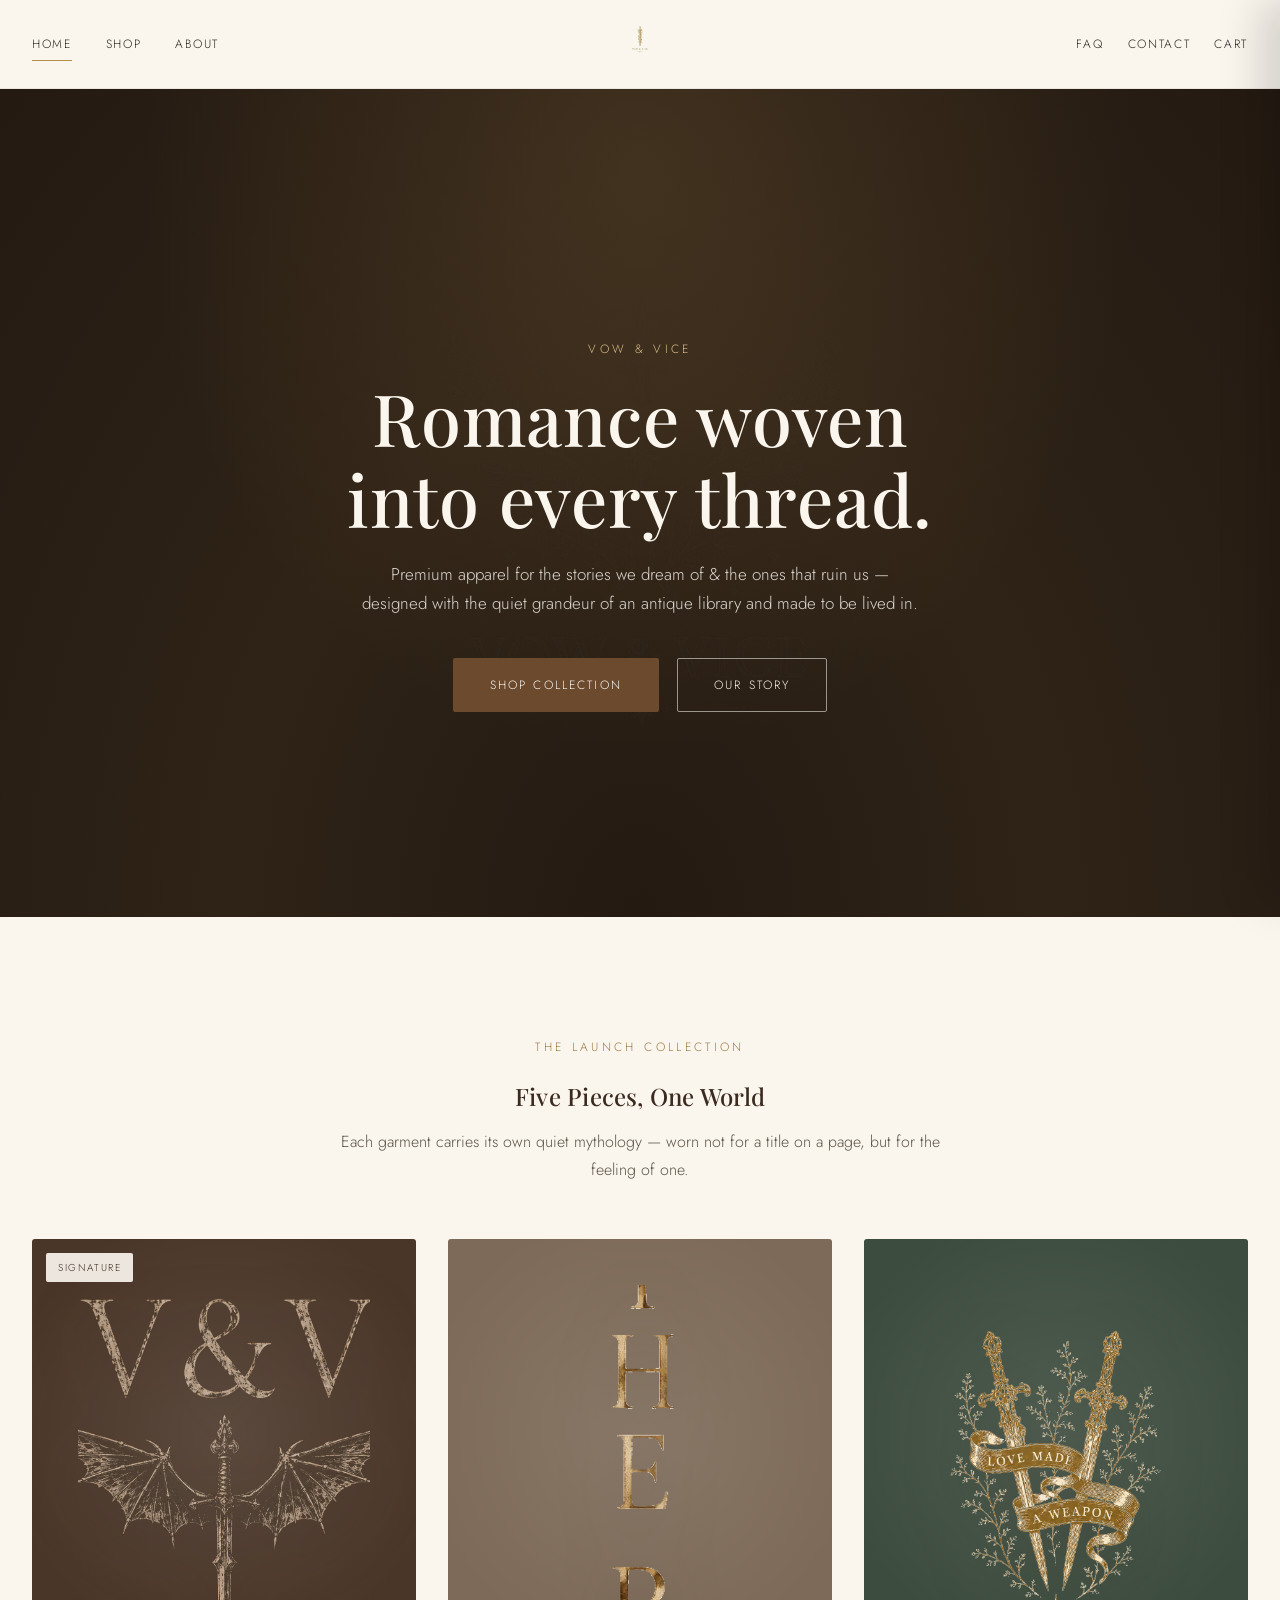
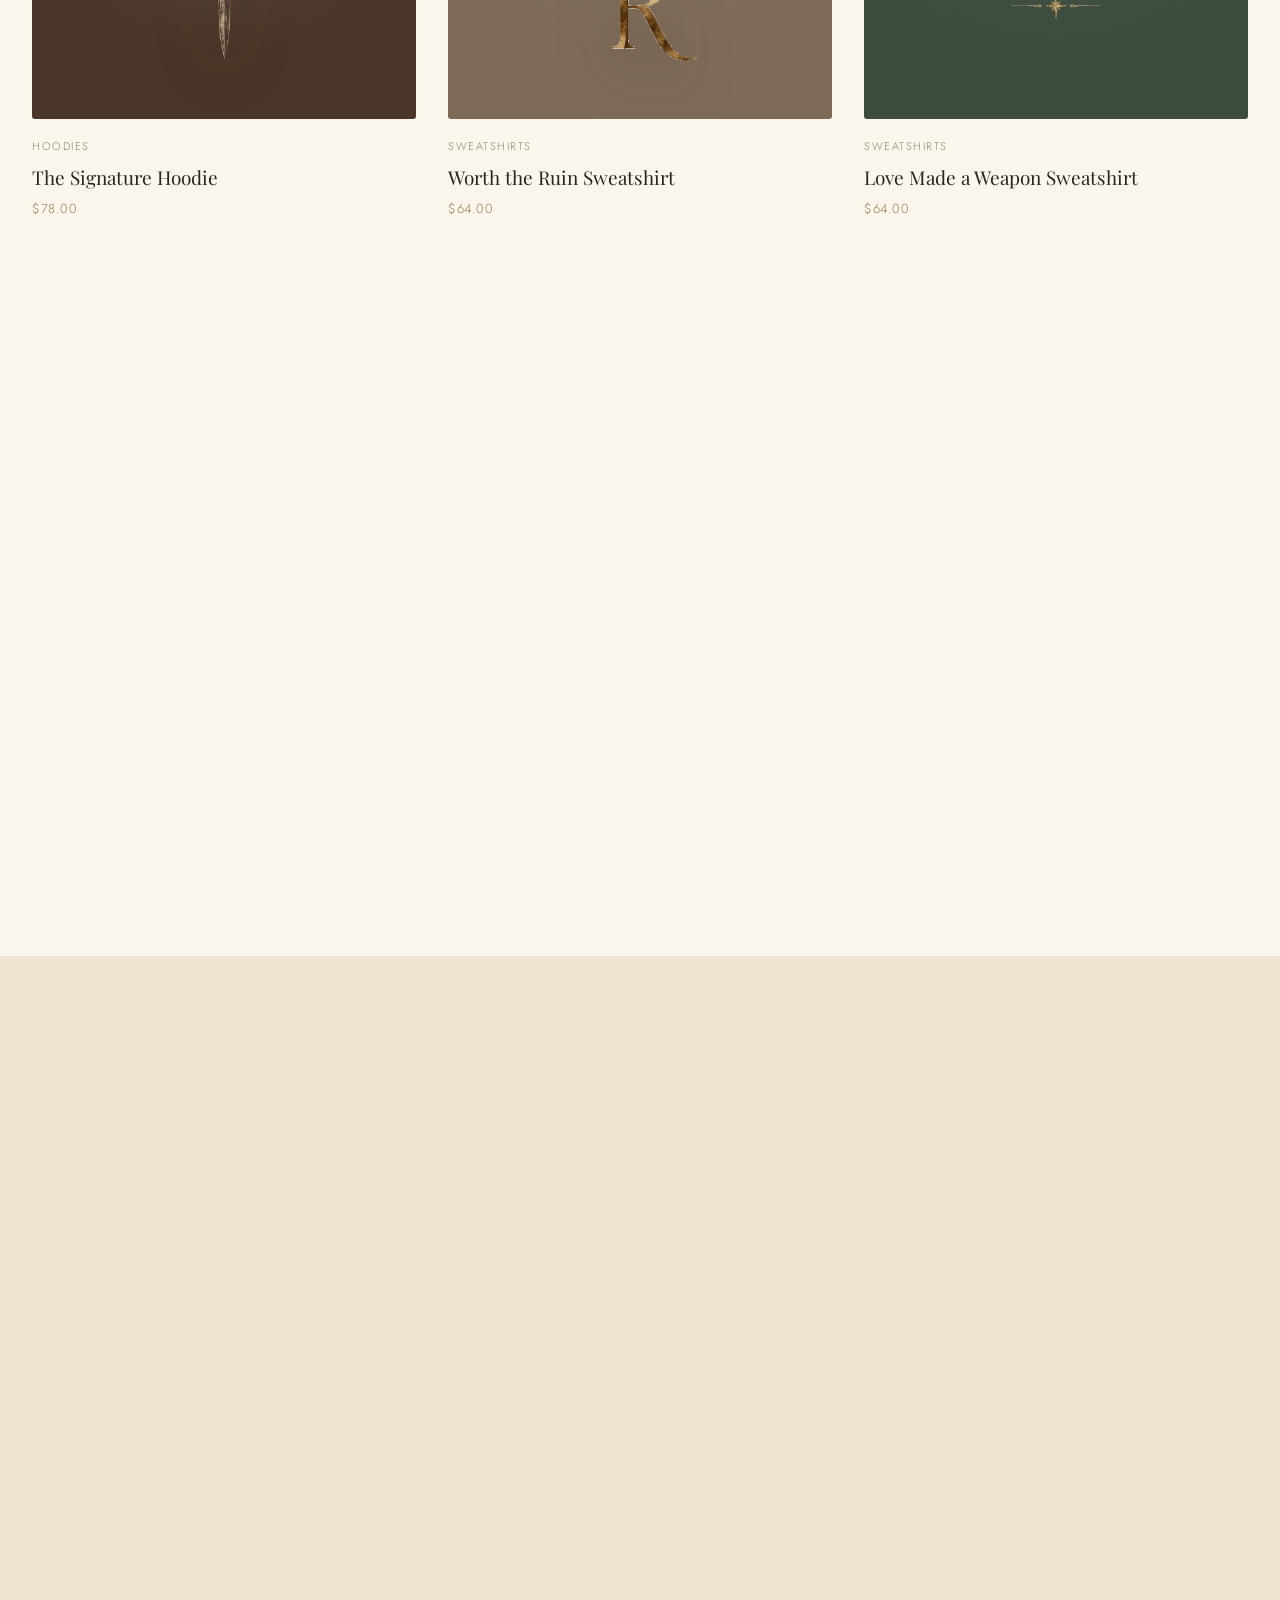
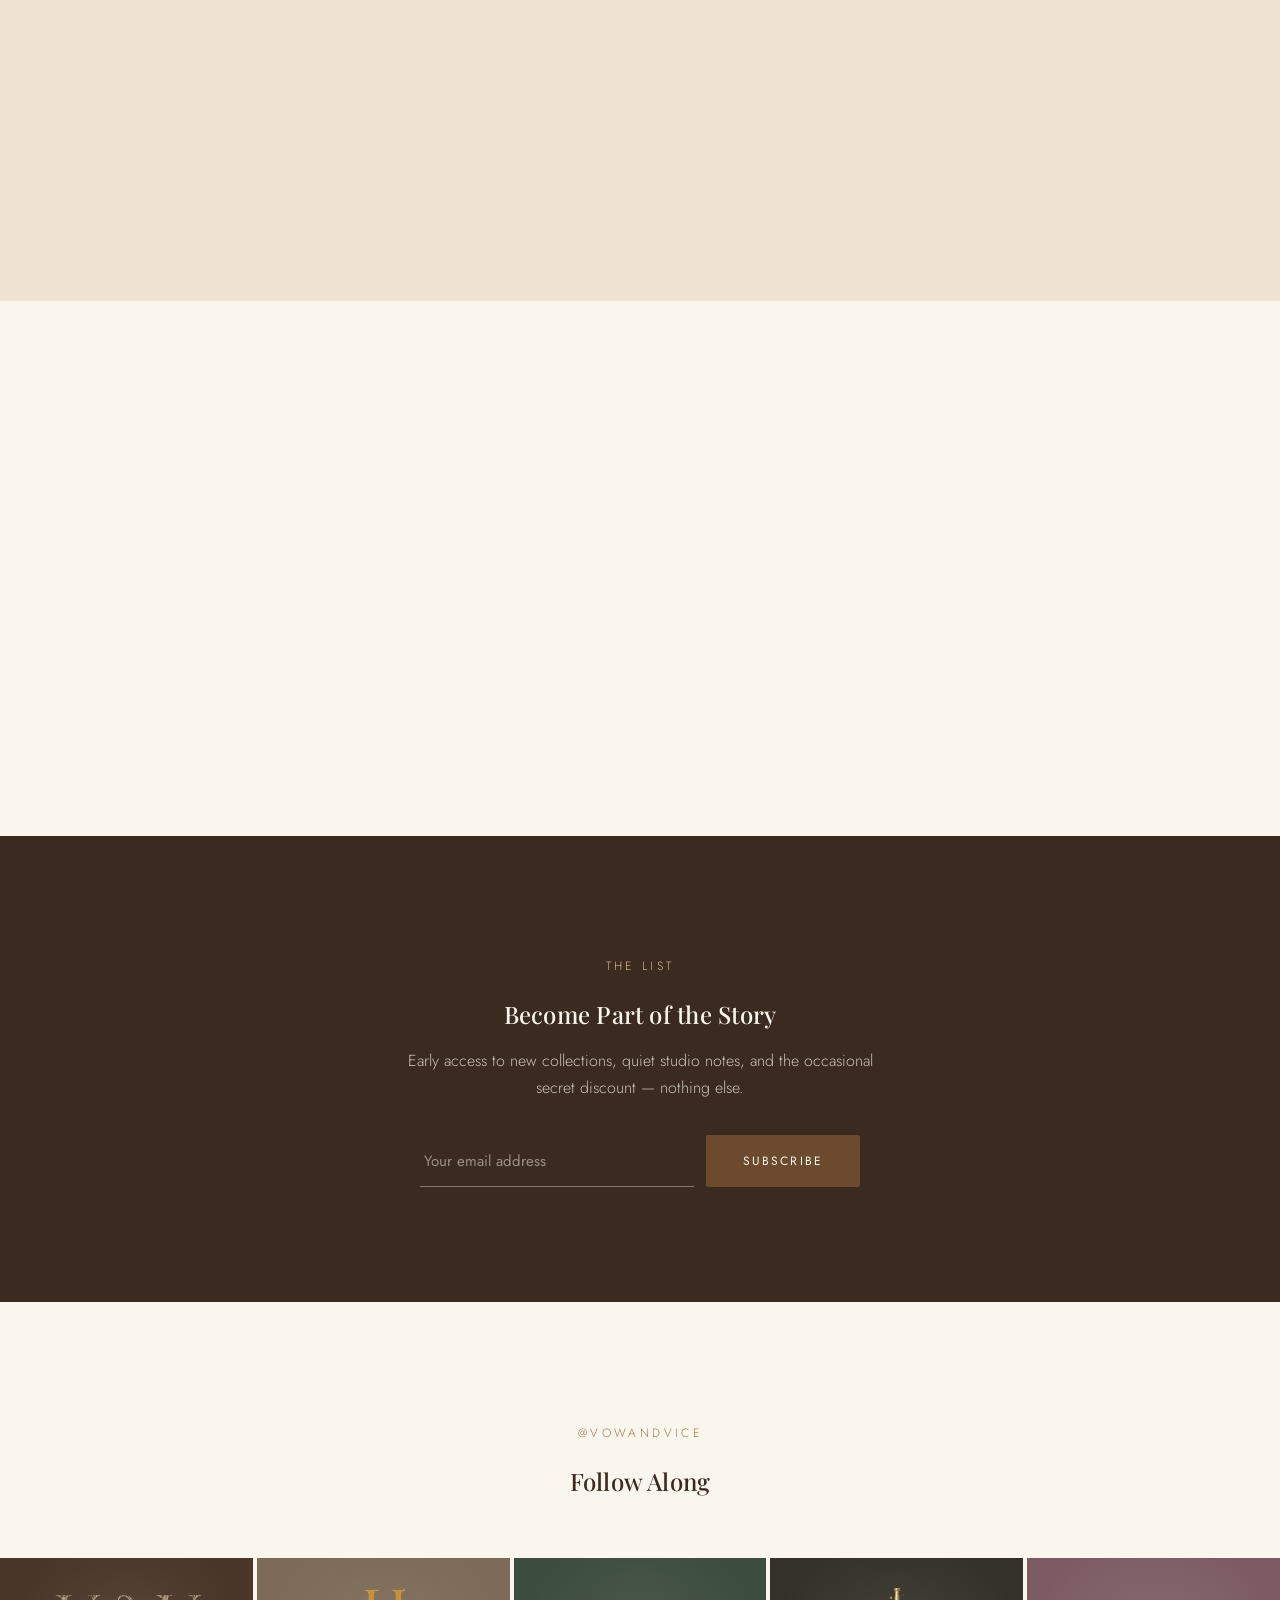
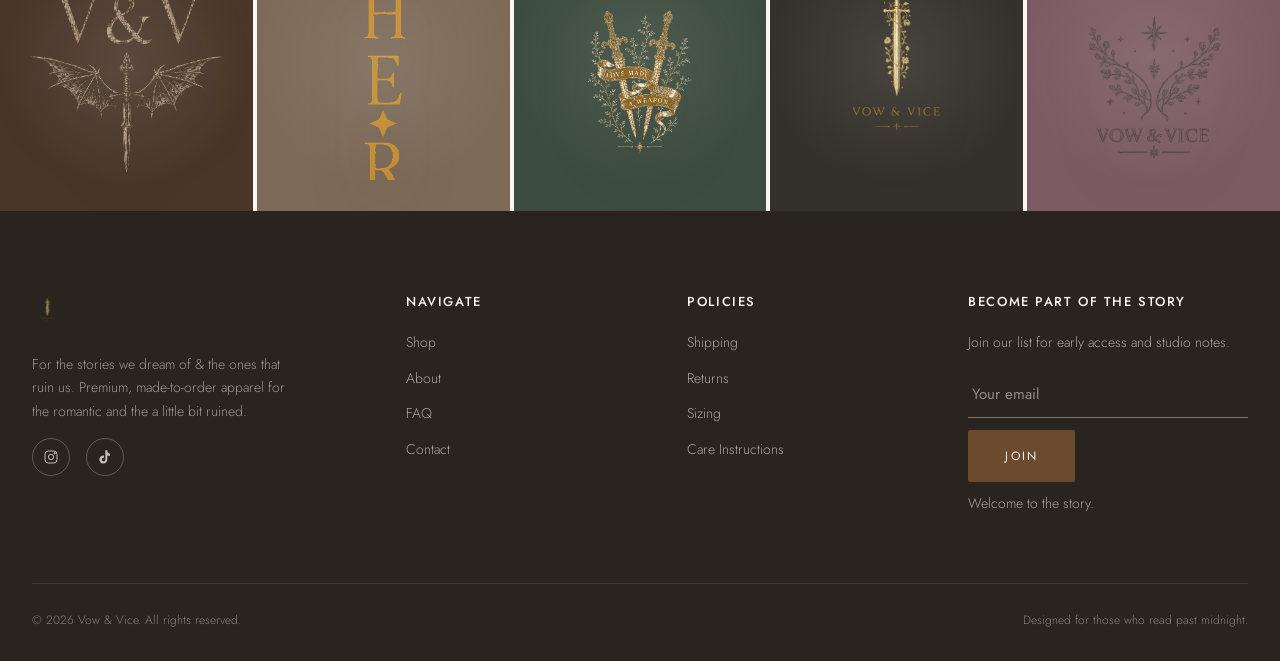
==== index.html @ 0f9518f4 "Add files via upload" ====
<!DOCTYPE html>
<html lang="en">
<head>
<meta charset="UTF-8">
<meta name="viewport" content="width=device-width, initial-scale=1.0">
<title>Vow & Vice — Romance Woven Into Every Thread</title>
<meta name="description" content="Vow & Vice is a premium apparel house for the romantic and the a little bit ruined — heirloom-inspired hoodies, sweatshirts and tees, made to order in small batches.">
<link rel="icon" href="images/logo-mark.png">
<link rel="stylesheet" href="css/style.css">
<script src="https://identity.netlify.com/v1/netlify-identity-widget.js"></script>
<script>
  if (window.netlifyIdentity) {
    window.netlifyIdentity.on("init", user => {});
    window.netlifyIdentity.on("login", () => { document.location.href = "/admin/"; });
  }
</script>
</head>
<body>
<a href="#main" class="skip-link">Skip to content</a>

<header class="site-header">
  <div class="header-inner">
    <nav class="nav-primary">
      <a href="index.html" class="active">Home</a>
      <a href="shop.html">Shop</a>
      <a href="about.html">About</a>
    </nav>
    <a href="index.html" class="brand-logo"><img src="images/logo-mark.png" alt="Vow & Vice"></a>
    <div class="nav-secondary">
      <a href="faq.html" class="nav-text-link">FAQ</a>
      <a href="contact.html" class="nav-text-link">Contact</a>
      <a href="cart.html" class="icon-btn" data-cart-open aria-label="Open cart">
        Cart <span class="cart-count">0</span>
      </a>
    </div>
    <button class="nav-toggle" aria-label="Open menu"><span></span><span></span><span></span></button>
  </div>
</header>

<div class="mobile-nav">
  <button class="mobile-nav-close" aria-label="Close menu">&times;</button>
  <a href="index.html">Home</a>
  <a href="shop.html">Shop</a>
  <a href="about.html">About</a>
  <a href="faq.html">FAQ</a>
  <a href="contact.html">Contact</a>
  <a href="cart.html">Cart</a>
</div>

<main id="main">

  <section class="hero">
    <div class="hero-bg-decor"><img src="images/emblem-wreath.png" alt="" loading="lazy"></div>
    <div class="hero-content">
      <span class="eyebrow" id="c-home_hero_eyebrow">Vow &amp; Vice</span>
      <h1><span id="c-home_hero_headline_line1">Romance woven</span><br><span id="c-home_hero_headline_line2">into every thread.</span></h1>
      <p class="sub" id="c-home_hero_subheading">Premium apparel for the stories we dream of &amp; the ones that ruin us — designed with the quiet grandeur of an antique library and made to be lived in.</p>
      <div class="hero-actions">
        <a href="shop.html" class="btn btn-primary">Shop Collection</a>
        <a href="about.html" class="btn btn-secondary">Our Story</a>
      </div>
    </div>
  </section>

  <section class="section">
    <div class="container">
      <div class="section-head reveal">
        <span class="eyebrow">The Launch Collection</span>
        <h2>Five Pieces, One World</h2>
        <p>Each garment carries its own quiet mythology — worn not for a title on a page, but for the feeling of one.</p>
      </div>
      <div class="product-grid" id="featuredGrid"></div>
    </div>
  </section>

  <section class="section" style="background:var(--parchment);">
    <div class="container">
      <div class="story-block">
        <div class="visual reveal bg-espresso" style="display:flex;">
          <div class="plaque"><img src="images/print-dragon-back.png" alt="Dragon back print detail" loading="lazy"></div>
        </div>
        <div class="reveal">
          <span class="eyebrow">Our Story</span>
          <h2 id="c-home_story_heading">Built for the Nights You Read Past Midnight</h2>
          <p id="c-home_story_paragraph1">Vow &amp; Vice began with a simple ache — the way a certain kind of story lodges itself under your ribs and stays there. The candlelit libraries. The vows made in ruin. The quiet, dangerous kind of devotion that only exists in the best romances and the oldest myths.</p>
          <p id="c-home_story_paragraph2">We didn't want merchandise. We wanted clothing that felt like that ache — heirloom detailing, antique gold, deep botanical color, fabric that feels like it already has a history. Every piece is designed the way a favorite passage is written: with intention, restraint, and just enough danger.</p>
          <a href="about.html" class="btn btn-secondary">Read Our Story</a>
        </div>
      </div>
    </div>
  </section>

  <section class="section">
    <div class="container">
      <div class="section-head reveal">
        <span class="eyebrow">Why Vow &amp; Vice</span>
        <h2>Made With Intention</h2>
      </div>
      <div class="why-grid">
        <div class="why-item reveal">
          <div class="glyph">&#10022;</div>
          <h3>Premium Garments</h3>
          <p>Heavyweight fleece and combed cotton, chosen to feel as good as they look.</p>
        </div>
        <div class="why-item reveal">
          <div class="glyph">&#10022;</div>
          <h3>Made to Order</h3>
          <p>Every piece is produced only once it's wanted — no overrun, no waste.</p>
        </div>
        <div class="why-item reveal">
          <div class="glyph">&#10022;</div>
          <h3>Designed With Intention</h3>
          <p>Hand-drawn artwork, antique finishes, and details you'll notice on the hundredth wear.</p>
        </div>
        <div class="why-item reveal">
          <div class="glyph">&#10022;</div>
          <h3>Small-Batch Feeling</h3>
          <p>Limited runs, considered releases — never mass-produced, never rushed.</p>
        </div>
      </div>
    </div>
  </section>

  <section class="newsletter">
    <div class="container">
      <span class="eyebrow" style="color:var(--gold-soft);">The List</span>
      <h2>Become Part of the Story</h2>
      <p>Early access to new collections, quiet studio notes, and the occasional secret discount — nothing else.</p>
      <form class="newsletter-form" name="newsletter" method="POST" data-netlify="true" netlify-honeypot="bot-field" action="/thank-you-newsletter.html">
        <input type="hidden" name="form-name" value="newsletter">
        <p style="display:none;"><label>Do not fill this out: <input name="bot-field"></label></p>
        <input type="email" name="email" placeholder="Your email address" required aria-label="Email address">
        <button type="submit" class="btn btn-primary">Subscribe</button>
      </form>
      <p class="form-success">Welcome to the story. Check your inbox soon.</p>
    </div>
  </section>

  <section class="section" style="padding-bottom: 0;">
    <div class="container">
      <div class="section-head reveal">
        <span class="eyebrow">@vowandvice</span>
        <h2>Follow Along</h2>
      </div>
    </div>
    <div class="insta-grid"></div>
  </section>

</main>

<footer class="site-footer">
  <div class="container">
    <div class="footer-grid">
      <div class="footer-brand">
        <img src="images/logo-mark.png" alt="Vow & Vice">
        <p>For the stories we dream of &amp; the ones that ruin us. Premium, made-to-order apparel for the romantic and the a little bit ruined.</p>
        <div class="footer-social">
          <a href="#" aria-label="Instagram"><svg width="16" height="16" viewBox="0 0 24 24" fill="none" stroke="currentColor" stroke-width="1.5"><rect x="3" y="3" width="18" height="18" rx="5"/><circle cx="12" cy="12" r="4"/><circle cx="17.5" cy="6.5" r="1"/></svg></a>
          <a href="#" aria-label="TikTok"><svg width="16" height="16" viewBox="0 0 24 24" fill="currentColor"><path d="M15.5 2h-3v13.6a2.6 2.6 0 1 1-2-2.53V9.9a6 6 0 1 0 5 5.92V9.2a7.7 7.7 0 0 0 4 1.13V7.2A4.9 4.9 0 0 1 15.5 2Z"/></svg></a>
        </div>
      </div>
      <div class="footer-col">
        <h4>Navigate</h4>
        <a href="shop.html">Shop</a>
        <a href="about.html">About</a>
        <a href="faq.html">FAQ</a>
        <a href="contact.html">Contact</a>
      </div>
      <div class="footer-col">
        <h4>Policies</h4>
        <a href="faq.html#shipping">Shipping</a>
        <a href="faq.html#returns">Returns</a>
        <a href="faq.html#sizing">Sizing</a>
        <a href="faq.html#care">Care Instructions</a>
      </div>
      <div class="footer-col">
        <h4>Become Part of the Story</h4>
        <p style="margin-bottom:16px;">Join our list for early access and studio notes.</p>
        <form class="newsletter-form" style="justify-content:flex-start;" name="newsletter" method="POST" data-netlify="true" netlify-honeypot="bot-field" action="/thank-you-newsletter.html">
          <input type="hidden" name="form-name" value="newsletter">
          <input type="email" name="email" placeholder="Your email" required aria-label="Email address">
          <button class="btn btn-primary" type="submit">Join</button>
        </form>
        <p class="form-success" style="margin-top:10px;">Welcome to the story.</p>
      </div>
    </div>
    <div class="footer-bottom">
      <span>&copy; 2026 Vow &amp; Vice. All rights reserved.</span>
      <span>Designed for those who read past midnight.</span>
    </div>
  </div>
</footer>

<div class="overlay" id="cartOverlay"></div>
<div class="cart-drawer" id="cartDrawer">
  <div class="drawer-head"><h3>Your Bag</h3><button id="drawerClose" aria-label="Close cart">&times;</button></div>
  <div class="drawer-items" id="drawerItems"></div>
  <div class="drawer-foot" id="drawerFoot"></div>
</div>

<script src="js/products.js"></script>
<script src="js/content.js"></script>
<script src="js/cart.js"></script>
<script src="js/product-page.js"></script>
<script src="js/main.js"></script>
<script>
  productsReady.then(() => {
    document.getElementById('featuredGrid').innerHTML = PRODUCTS.map(p => productCardHTML(p)).join('');
    document.querySelectorAll('#featuredGrid .reveal').forEach((el, i) => { el.style.transitionDelay = (i * 60) + 'ms'; });
  });

  const instaTiles = [
    { bg: 'bg-espresso', src: 'images/print-dragon-crest.png' },
    { bg: 'bg-taupe', src: 'images/print-worth-the-ruin-stars.png' },
    { bg: 'bg-forest', src: 'images/print-love-weapon.png' },
    { bg: 'bg-charcoal', src: 'images/logo-mark.png' },
    { bg: 'bg-mauve', src: 'images/emblem-wreath.png' }
  ];
  document.querySelector('.insta-grid').innerHTML = instaTiles.map(t => `
    <a href="#" aria-label="Instagram post" class="${t.bg}">
      <div class="plaque"><img src="${t.src}" alt="" loading="lazy"></div>
    </a>`).join('');
</script>
</body>
</html>
---- css/style.css ----
/* ==========================================================================
   Vow & Vice — Design System
   ========================================================================== */

@import url('https://fonts.googleapis.com/css2?family=Playfair+Display:ital,wght@0,400;0,500;0,600;0,700;1,500&family=Jost:wght@300;400;500;600&display=swap');

:root {
  /* Backgrounds */
  --ivory: #FAF6EE;
  --cream: #F4ECDD;
  --parchment: #EFE4D2;
  --beige-light: #F6F0E5;
  --white: #FFFFFF;

  /* Accents */
  --bronze: #9C7A46;
  --gold: #B4914F;
  --gold-soft: #D8BD8A;
  --espresso: #3B2A20;
  --forest: #364B3A;
  --mauve: #8C6B73;
  --charcoal: #2A241E;

  /* Buttons */
  --btn-bronze: #6B4A2E;
  --btn-bronze-hover: #563a22;
  --btn-espresso: #3B2A20;
  --btn-espresso-hover: #2a1d16;
  --btn-green: #3F4F3F;
  --btn-green-hover: #313e31;

  /* Type */
  --font-serif: 'Playfair Display', 'Georgia', serif;
  --font-sans: 'Jost', 'Helvetica Neue', Arial, sans-serif;

  /* Spacing */
  --container-max: 1280px;
  --section-pad: clamp(64px, 9vw, 140px);

  /* Motion */
  --ease: cubic-bezier(0.22, 1, 0.36, 1);
}

/* ---------- Reset ---------- */
*, *::before, *::after { box-sizing: border-box; }
html { scroll-behavior: smooth; }
body {
  margin: 0;
  background: var(--ivory);
  color: var(--charcoal);
  font-family: var(--font-sans);
  font-weight: 300;
  font-size: 16px;
  line-height: 1.7;
  -webkit-font-smoothing: antialiased;
  overflow-x: hidden;
}
img { max-width: 100%; display: block; }
a { color: inherit; text-decoration: none; }
ul { list-style: none; margin: 0; padding: 0; }
button { font-family: inherit; cursor: pointer; }
input, textarea, select { font-family: inherit; font-size: inherit; }
h1, h2, h3, h4 {
  font-family: var(--font-serif);
  font-weight: 500;
  margin: 0 0 0.5em;
  letter-spacing: 0.01em;
  color: var(--espresso);
}
p { margin: 0 0 1em; }

.container {
  max-width: var(--container-max);
  margin: 0 auto;
  padding: 0 32px;
}
@media (max-width: 640px) {
  .container { padding: 0 20px; }
}

.eyebrow {
  display: inline-block;
  font-family: var(--font-sans);
  font-size: 12px;
  letter-spacing: 0.28em;
  text-transform: uppercase;
  color: var(--bronze);
  margin-bottom: 18px;
}

.section { padding: var(--section-pad) 0; }
.section-head { text-align: center; max-width: 640px; margin: 0 auto 56px; }
.section-head p { color: #5c5348; }

.divider {
  width: 48px;
  height: 1px;
  background: var(--gold);
  margin: 20px auto;
}
.divider.left { margin-left: 0; }

/* ---------- Buttons ---------- */
.btn {
  display: inline-flex;
  align-items: center;
  justify-content: center;
  gap: 10px;
  padding: 16px 36px;
  font-size: 12px;
  letter-spacing: 0.18em;
  text-transform: uppercase;
  border: 1px solid transparent;
  border-radius: 2px;
  transition: all 0.35s var(--ease);
  white-space: nowrap;
}
.btn-primary {
  background: var(--btn-bronze);
  color: var(--ivory);
}
.btn-primary:hover { background: var(--btn-bronze-hover); transform: translateY(-2px); box-shadow: 0 10px 24px rgba(59,42,32,0.22); }
.btn-secondary {
  background: transparent;
  color: var(--espresso);
  border-color: var(--espresso);
}
.btn-secondary:hover { background: var(--espresso); color: var(--ivory); transform: translateY(-2px); }
.btn-dark {
  background: var(--btn-espresso);
  color: var(--ivory);
}
.btn-dark:hover { background: var(--btn-espresso-hover); transform: translateY(-2px); }
.btn-green { background: var(--btn-green); color: var(--ivory); }
.btn-green:hover { background: var(--btn-green-hover); }
.btn-block { width: 100%; }
.btn:disabled { opacity: 0.45; cursor: not-allowed; transform: none !important; }
.btn-ghost {
  background: transparent; color: var(--espresso); border-color: rgba(43,36,28,0.25);
  padding: 12px 22px;
}
.btn-ghost:hover { border-color: var(--espresso); }
.btn-ghost.active { background: var(--espresso); color: var(--ivory); border-color: var(--espresso); }

/* ---------- Header ---------- */
.site-header {
  position: sticky; top: 0; z-index: 200;
  background: rgba(250, 246, 238, 0.92);
  backdrop-filter: blur(10px);
  border-bottom: 1px solid rgba(59,42,32,0.08);
  transition: box-shadow 0.3s ease;
}
.site-header.scrolled { box-shadow: 0 6px 24px rgba(43,36,28,0.06); }
.header-inner {
  display: grid;
  grid-template-columns: 1fr auto 1fr;
  align-items: center;
  padding: 18px 32px;
  max-width: var(--container-max);
  margin: 0 auto;
}
.nav-primary, .nav-secondary {
  display: flex;
  gap: 34px;
  font-size: 12px;
  letter-spacing: 0.14em;
  text-transform: uppercase;
}
.nav-secondary { justify-content: flex-end; align-items: center; gap: 24px; }
.nav-primary a, .nav-secondary a { position: relative; padding: 4px 0; color: var(--charcoal); }
.nav-primary a::after {
  content: ''; position: absolute; left: 0; right: 0; bottom: -3px; height: 1px;
  background: var(--gold); transform: scaleX(0); transform-origin: right; transition: transform 0.35s var(--ease);
}
.nav-primary a:hover::after, .nav-primary a.active::after { transform: scaleX(1); transform-origin: left; }
.brand-logo { justify-self: center; display: flex; align-items: center; }
.brand-logo img { height: 52px; width: auto; }
.brand-wordmark { font-family: var(--font-serif); font-size: 22px; letter-spacing: 0.12em; color: var(--espresso); }

.icon-btn { position: relative; display: inline-flex; align-items: center; }
.cart-count {
  position: absolute; top: -9px; right: -14px;
  background: var(--btn-bronze); color: var(--ivory);
  font-size: 10px; width: 17px; height: 17px; border-radius: 50%;
  display: flex; align-items: center; justify-content: center;
}

.nav-toggle { display: none; background: none; border: none; padding: 6px; }
.nav-toggle span { display: block; width: 24px; height: 1px; background: var(--espresso); margin: 6px 0; transition: 0.3s; }

@media (max-width: 900px) {
  .header-inner { grid-template-columns: auto 1fr auto; padding: 16px 20px; }
  .nav-primary { display: none; }
  .nav-toggle { display: block; }
  .brand-logo img { height: 42px; }
  .nav-secondary a.nav-text-link { display: none; }
}

.mobile-nav {
  position: fixed; inset: 0; z-index: 300;
  background: var(--ivory);
  display: flex; flex-direction: column; align-items: center; justify-content: center; gap: 30px;
  transform: translateY(-100%); transition: transform 0.45s var(--ease);
}
.mobile-nav.open { transform: translateY(0); }
.mobile-nav a { font-family: var(--font-serif); font-size: 26px; color: var(--espresso); }
.mobile-nav-close { position: absolute; top: 24px; right: 24px; background: none; border: none; font-size: 28px; color: var(--espresso); }

/* ---------- Hero ---------- */
.hero {
  position: relative;
  min-height: 92vh;
  display: flex; align-items: center; justify-content: center; text-align: center;
  background:
    radial-gradient(ellipse at 50% 10%, rgba(155,120,70,0.20), transparent 55%),
    radial-gradient(ellipse at 50% 100%, #241a12 0%, #2f2317 45%, #241a12 100%);
  color: var(--ivory);
  padding: 140px 24px 100px;
  overflow: hidden;
}
.hero-bg-decor { position: absolute; inset: 0; display: flex; align-items: center; justify-content: center; opacity: 0.12; pointer-events: none; }
.hero-bg-decor img { width: min(640px, 78vw); }
.hero-content { position: relative; z-index: 1; max-width: 760px; opacity: 0; animation: fadeUp 1.1s var(--ease) 0.2s forwards; }
.hero .eyebrow { color: var(--gold-soft); }
.hero h1 {
  color: var(--ivory);
  font-size: clamp(38px, 6vw, 72px);
  line-height: 1.12;
  margin-bottom: 22px;
}
.hero p.sub {
  font-size: 17px;
  color: rgba(250,246,238,0.85);
  max-width: 560px;
  margin: 0 auto 40px;
}
.hero-actions { display: flex; gap: 18px; justify-content: center; flex-wrap: wrap; }
.hero-actions .btn-secondary { color: var(--ivory); border-color: rgba(250,246,238,0.55); }
.hero-actions .btn-secondary:hover { background: var(--ivory); color: var(--espresso); }

.page-banner {
  padding: 180px 24px 80px;
  text-align: center;
  background: var(--parchment);
}
.page-banner h1 { font-size: clamp(34px, 5vw, 54px); }
.page-banner p { color: #5c5348; max-width: 560px; margin: 0 auto; }

/* ---------- Reveal animation ---------- */
.reveal { opacity: 0; transform: translateY(28px); transition: opacity 0.9s var(--ease), transform 0.9s var(--ease); }
.reveal.in-view { opacity: 1; transform: translateY(0); }
@keyframes fadeUp { from { opacity: 0; transform: translateY(24px); } to { opacity: 1; transform: translateY(0); } }

/* ---------- Product grid & cards ---------- */
.product-grid {
  display: grid;
  grid-template-columns: repeat(3, 1fr);
  gap: 40px 32px;
}
@media (max-width: 980px) { .product-grid { grid-template-columns: repeat(2, 1fr); gap: 32px 20px; } }
@media (max-width: 560px) { .product-grid { grid-template-columns: 1fr; } }

.product-card { display: block; }
.product-card .thumb {
  position: relative;
  aspect-ratio: 4 / 5;
  border-radius: 3px;
  overflow: hidden;
  margin-bottom: 18px;
}
.product-card .thumb img.alt { position: absolute; inset: 0; opacity: 0; transition: opacity 0.55s var(--ease); }
.product-card:hover .thumb img.alt { opacity: 1; }
.product-card .thumb img { width: 100%; height: 100%; object-fit: cover; transition: transform 0.7s var(--ease); }
.product-card:hover .thumb img.main { transform: scale(1.04); }
.product-card .tag {
  position: absolute; top: 14px; left: 14px;
  background: rgba(250,246,238,0.92); color: var(--espresso);
  font-size: 10px; letter-spacing: 0.16em; text-transform: uppercase;
  padding: 6px 12px; border-radius: 2px;
}
.product-card .name { font-family: var(--font-serif); font-size: 19px; margin-bottom: 4px; }
.product-card .price { font-size: 13px; color: var(--bronze); letter-spacing: 0.04em; }
.product-card .cat { font-size: 11px; letter-spacing: 0.14em; text-transform: uppercase; color: #8a8074; margin-bottom: 6px; display: block; }

/* Print plaque — stylized product visual made from artwork instead of photography */
.plaque {
  width: 100%; height: 100%;
  display: flex; align-items: center; justify-content: center;
  position: relative;
  padding: 12%;
}
.plaque img { width: 100%; height: 100%; object-fit: contain; filter: drop-shadow(0 18px 30px rgba(43,36,28,0.28)); }
.plaque::after {
  content: ''; position: absolute; inset: 0;
  background: radial-gradient(circle at 50% 40%, rgba(255,255,255,0.10), transparent 65%);
  pointer-events: none;
}
.plaque-fabric {
  width: 100%; height: 100%;
  display: flex; align-items: center; justify-content: center;
  flex-direction: column; gap: 10px;
}
.plaque-fabric .weave {
  width: 70%; aspect-ratio: 1;
  border-radius: 50%;
  background-image:
    repeating-linear-gradient(45deg, rgba(255,255,255,0.05) 0 2px, transparent 2px 8px),
    repeating-linear-gradient(-45deg, rgba(0,0,0,0.05) 0 2px, transparent 2px 8px);
}
.plaque-fabric span { font-size: 11px; letter-spacing: 0.2em; text-transform: uppercase; color: rgba(250,246,238,0.75); }

.bg-espresso { background: #4a3628; }
.bg-taupe { background: #7d6a58; }
.bg-forest { background: #3c4c3e; }
.bg-charcoal { background: #34302a; }
.bg-mauve { background: #7c5c62; }
.bg-cream { background: #ddceb2; }

/* ---------- Brand story / feature blocks ---------- */
.story-block { display: grid; grid-template-columns: 1fr 1fr; gap: 72px; align-items: center; }
.story-block .visual { aspect-ratio: 4/5; border-radius: 3px; overflow: hidden; }
.story-block .visual img { width: 100%; height: 100%; object-fit: cover; }
@media (max-width: 860px) { .story-block { grid-template-columns: 1fr; gap: 36px; } }

.why-grid { display: grid; grid-template-columns: repeat(4, 1fr); gap: 36px; text-align: center; }
@media (max-width: 900px) { .why-grid { grid-template-columns: repeat(2, 1fr); } }
@media (max-width: 520px) { .why-grid { grid-template-columns: 1fr; } }
.why-item .glyph { font-family: var(--font-serif); font-size: 30px; color: var(--gold); margin-bottom: 14px; }
.why-item h3 { font-size: 17px; margin-bottom: 8px; }
.why-item p { font-size: 14px; color: #6b6154; }

/* ---------- Newsletter ---------- */
.newsletter {
  background: var(--espresso);
  color: var(--ivory);
  text-align: center;
  padding: var(--section-pad) 24px;
}
.newsletter h2 { color: var(--ivory); }
.newsletter p { color: rgba(250,246,238,0.75); max-width: 480px; margin: 0 auto 34px; }
.newsletter-form { display: flex; max-width: 440px; margin: 0 auto; gap: 12px; flex-wrap: wrap; justify-content: center; }
.newsletter-form input[type="email"] {
  flex: 1; min-width: 220px;
  background: transparent; border: none; border-bottom: 1px solid rgba(250,246,238,0.4);
  color: var(--ivory); padding: 12px 4px; font-size: 15px;
}
.newsletter-form input::placeholder { color: rgba(250,246,238,0.5); }
.newsletter-form input:focus { outline: none; border-color: var(--gold); }
.newsletter-note { font-size: 12px; color: rgba(250,246,238,0.5); margin-top: 16px; }
.form-success { color: var(--gold-soft); font-size: 14px; margin-top: 16px; display: none; }
.form-success.show { display: block; }

/* ---------- Instagram grid ---------- */
.insta-grid { display: grid; grid-template-columns: repeat(5, 1fr); gap: 4px; }
.insta-grid a { aspect-ratio: 1; overflow: hidden; position: relative; display: block; }
.insta-grid img { width: 100%; height: 100%; object-fit: cover; transition: transform 0.6s var(--ease); }
.insta-grid a:hover img { transform: scale(1.08); }
@media (max-width: 780px) { .insta-grid { grid-template-columns: repeat(3, 1fr); } }

/* ---------- Footer ---------- */
.site-footer { background: var(--charcoal); color: rgba(250,246,238,0.72); padding: 80px 0 30px; }
.footer-grid { display: grid; grid-template-columns: 1.4fr 1fr 1fr 1.2fr; gap: 48px; padding-bottom: 56px; border-bottom: 1px solid rgba(250,246,238,0.1); }
@media (max-width: 860px) { .footer-grid { grid-template-columns: 1fr 1fr; } }
@media (max-width: 520px) { .footer-grid { grid-template-columns: 1fr; } }
.footer-brand img { height: 46px; margin-bottom: 16px; }
.footer-brand p { font-size: 14px; max-width: 260px; color: rgba(250,246,238,0.55); }
.footer-col h4 { color: var(--ivory); font-size: 13px; letter-spacing: 0.12em; text-transform: uppercase; font-family: var(--font-sans); font-weight: 500; margin-bottom: 18px; }
.footer-col a, .footer-col p { display: block; font-size: 14px; margin-bottom: 12px; color: rgba(250,246,238,0.62); transition: color 0.25s ease; }
.footer-col a:hover { color: var(--gold-soft); }
.footer-social { display: flex; gap: 16px; margin-top: 4px; }
.footer-social a { border: 1px solid rgba(250,246,238,0.25); border-radius: 50%; width: 38px; height: 38px; display: flex; align-items: center; justify-content: center; }
.footer-social a:hover { border-color: var(--gold); color: var(--gold); }
.footer-bottom { display: flex; justify-content: space-between; align-items: center; padding-top: 26px; font-size: 12px; color: rgba(250,246,238,0.45); flex-wrap: wrap; gap: 12px; }

/* ---------- Shop page ---------- */
.shop-toolbar { display: flex; justify-content: center; gap: 12px; margin-bottom: 52px; flex-wrap: wrap; }

/* ---------- Product detail ---------- */
.product-detail { display: grid; grid-template-columns: 1fr 1fr; gap: 72px; padding-top: 150px; }
@media (max-width: 900px) { .product-detail { grid-template-columns: 1fr; gap: 36px; padding-top: 120px; } }
.gallery-main { aspect-ratio: 4/5; border-radius: 3px; overflow: hidden; margin-bottom: 14px; }
.gallery-thumbs { display: flex; gap: 12px; }
.gallery-thumbs .thumb-btn { width: 84px; aspect-ratio: 4/5; border-radius: 2px; overflow: hidden; border: 1px solid transparent; opacity: 0.65; transition: 0.25s; }
.gallery-thumbs .thumb-btn.active { opacity: 1; border-color: var(--gold); }
.pd-info .cat { font-size: 12px; letter-spacing: 0.16em; text-transform: uppercase; color: var(--bronze); }
.pd-info h1 { font-size: clamp(30px, 4vw, 42px); margin: 8px 0 14px; }
.pd-info .price { font-size: 20px; color: var(--espresso); margin-bottom: 22px; }
.pd-info .desc { color: #5c5348; margin-bottom: 30px; }
.size-selector { display: flex; gap: 10px; margin-bottom: 12px; flex-wrap: wrap; }
.size-btn { width: 48px; height: 48px; border: 1px solid rgba(43,36,28,0.25); border-radius: 2px; background: transparent; font-size: 13px; letter-spacing: 0.04em; transition: 0.2s; }
.size-btn:hover { border-color: var(--espresso); }
.size-btn.selected { background: var(--espresso); color: var(--ivory); border-color: var(--espresso); }
.size-guide-link { font-size: 12px; text-decoration: underline; color: var(--bronze); margin-bottom: 26px; display: inline-block; }
.qty-row { display: flex; align-items: center; gap: 16px; margin-bottom: 26px; }
.qty-control { display: flex; align-items: center; border: 1px solid rgba(43,36,28,0.25); border-radius: 2px; }
.qty-control button { background: none; border: none; width: 38px; height: 44px; font-size: 16px; }
.qty-control span { width: 30px; text-align: center; font-size: 14px; }
.pd-actions { display: flex; gap: 14px; margin-bottom: 34px; }
.add-note { font-size: 13px; color: var(--forest); display: none; margin-top: -20px; margin-bottom: 24px; }
.add-note.show { display: block; }

.accordion-item { border-top: 1px solid rgba(43,36,28,0.12); }
.accordion-item:last-child { border-bottom: 1px solid rgba(43,36,28,0.12); }
.accordion-trigger {
  width: 100%; display: flex; justify-content: space-between; align-items: center;
  background: none; border: none; padding: 18px 2px; font-size: 14px; letter-spacing: 0.05em;
  text-transform: uppercase; color: var(--espresso); text-align: left;
}
.accordion-trigger .plus { font-size: 18px; transition: transform 0.3s ease; color: var(--bronze); }
.accordion-item.open .accordion-trigger .plus { transform: rotate(45deg); }
.accordion-panel { max-height: 0; overflow: hidden; transition: max-height 0.4s var(--ease); }
.accordion-panel-inner { padding: 0 2px 20px; font-size: 14px; color: #5c5348; }

.related-heading { text-align: center; margin-bottom: 44px; }

/* ---------- FAQ page ---------- */
.faq-list { max-width: 760px; margin: 0 auto; }
.faq-list .accordion-trigger { font-size: 17px; font-family: var(--font-serif); text-transform: none; letter-spacing: 0; padding: 24px 2px; }
.faq-list .accordion-panel-inner { font-size: 15px; padding-bottom: 26px; }
.faq-category { margin-top: 56px; }
.faq-category:first-child { margin-top: 0; }
.faq-category h2 { font-size: 22px; margin-bottom: 6px; }

/* ---------- Contact ---------- */
.contact-layout { display: grid; grid-template-columns: 1fr 1fr; gap: 80px; }
@media (max-width: 860px) { .contact-layout { grid-template-columns: 1fr; gap: 48px; } }
.field { margin-bottom: 24px; }
.field label { display: block; font-size: 12px; letter-spacing: 0.12em; text-transform: uppercase; color: var(--bronze); margin-bottom: 8px; }
.field input, .field textarea {
  width: 100%; border: none; border-bottom: 1px solid rgba(43,36,28,0.25);
  background: transparent; padding: 10px 2px; font-size: 15px; color: var(--charcoal);
}
.field input:focus, .field textarea:focus { outline: none; border-color: var(--espresso); }
.field textarea { resize: vertical; min-height: 120px; }
.contact-info h3 { font-size: 15px; text-transform: uppercase; letter-spacing: 0.12em; margin: 28px 0 10px; font-family: var(--font-sans); }
.contact-info h3:first-child { margin-top: 0; }

/* ---------- Cart page ---------- */
.cart-layout { display: grid; grid-template-columns: 2fr 1fr; gap: 60px; align-items: start; }
@media (max-width: 900px) { .cart-layout { grid-template-columns: 1fr; } }
.cart-row { display: grid; grid-template-columns: 96px 1fr auto; gap: 20px; padding: 22px 0; border-bottom: 1px solid rgba(43,36,28,0.1); align-items: center; }
.cart-row .thumb { width: 96px; aspect-ratio: 4/5; border-radius: 2px; overflow: hidden; }
.cart-row .name { font-family: var(--font-serif); font-size: 17px; margin-bottom: 4px; }
.cart-row .meta { font-size: 12px; color: #8a8074; margin-bottom: 10px; }
.cart-row .remove { font-size: 12px; text-decoration: underline; color: var(--mauve); background: none; border: none; padding: 0; }
.cart-row .row-price { text-align: right; font-size: 15px; white-space: nowrap; }
.summary-box { background: var(--beige-light); padding: 32px; border-radius: 3px; }
.summary-row { display: flex; justify-content: space-between; font-size: 14px; margin-bottom: 14px; color: #5c5348; }
.summary-row.total { font-size: 17px; color: var(--espresso); border-top: 1px solid rgba(43,36,28,0.12); padding-top: 16px; margin-top: 4px; }
.empty-cart { text-align: center; padding: 80px 24px; }
.empty-cart .glyph { font-family: var(--font-serif); font-size: 46px; color: var(--gold); margin-bottom: 20px; }

/* Cart Drawer */
.overlay { position: fixed; inset: 0; background: rgba(43,36,28,0.4); opacity: 0; pointer-events: none; transition: opacity 0.35s ease; z-index: 350; }
.overlay.open { opacity: 1; pointer-events: auto; }
.cart-drawer {
  position: fixed; top: 0; right: 0; height: 100%; width: min(420px, 92vw);
  background: var(--ivory); z-index: 400; transform: translateX(100%);
  transition: transform 0.45s var(--ease); display: flex; flex-direction: column;
  box-shadow: -20px 0 40px rgba(0,0,0,0.15);
}
.cart-drawer.open { transform: translateX(0); }
.drawer-head { display: flex; justify-content: space-between; align-items: center; padding: 24px 28px; border-bottom: 1px solid rgba(43,36,28,0.1); }
.drawer-head h3 { margin: 0; font-size: 18px; }
.drawer-head button { background: none; border: none; font-size: 22px; }
.drawer-items { flex: 1; overflow-y: auto; padding: 10px 28px; }
.drawer-foot { padding: 22px 28px 28px; border-top: 1px solid rgba(43,36,28,0.1); }
.drawer-row { display: grid; grid-template-columns: 70px 1fr auto; gap: 14px; padding: 16px 0; border-bottom: 1px solid rgba(43,36,28,0.08); }
.drawer-row .thumb { width: 70px; aspect-ratio: 4/5; border-radius: 2px; overflow: hidden; }
.drawer-row .name { font-family: var(--font-serif); font-size: 14px; }
.drawer-row .meta { font-size: 11px; color: #8a8074; margin: 3px 0 8px; }
.drawer-row .remove { font-size: 11px; text-decoration: underline; background: none; border: none; color: var(--mauve); padding: 0; }
.drawer-row .row-price { font-size: 13px; text-align: right; }

/* ---------- Misc pages ---------- */
.prose { max-width: 720px; margin: 0 auto; }
.prose h2 { margin-top: 2em; }
.prose p { color: #4a4239; font-size: 16px; }

.two-col-imgtext { display: grid; grid-template-columns: 1fr 1fr; gap: 72px; align-items: center; }
@media (max-width: 860px) { .two-col-imgtext { grid-template-columns: 1fr; gap: 36px; } }

.about-hero-visual { aspect-ratio: 1/1; max-width: 380px; margin: 0 auto; }

.stat-row { display: flex; justify-content: center; gap: 64px; text-align: center; margin-top: 40px; flex-wrap: wrap; }
.stat-row .stat b { display: block; font-family: var(--font-serif); font-size: 34px; color: var(--espresso); }
.stat-row .stat span { font-size: 12px; letter-spacing: 0.12em; text-transform: uppercase; color: #8a8074; }

::selection { background: var(--gold-soft); color: var(--espresso); }

.skip-link { position: absolute; left: -999px; top: 0; background: var(--espresso); color: var(--ivory); padding: 12px 20px; z-index: 999; }
.skip-link:focus { left: 12px; top: 12px; }
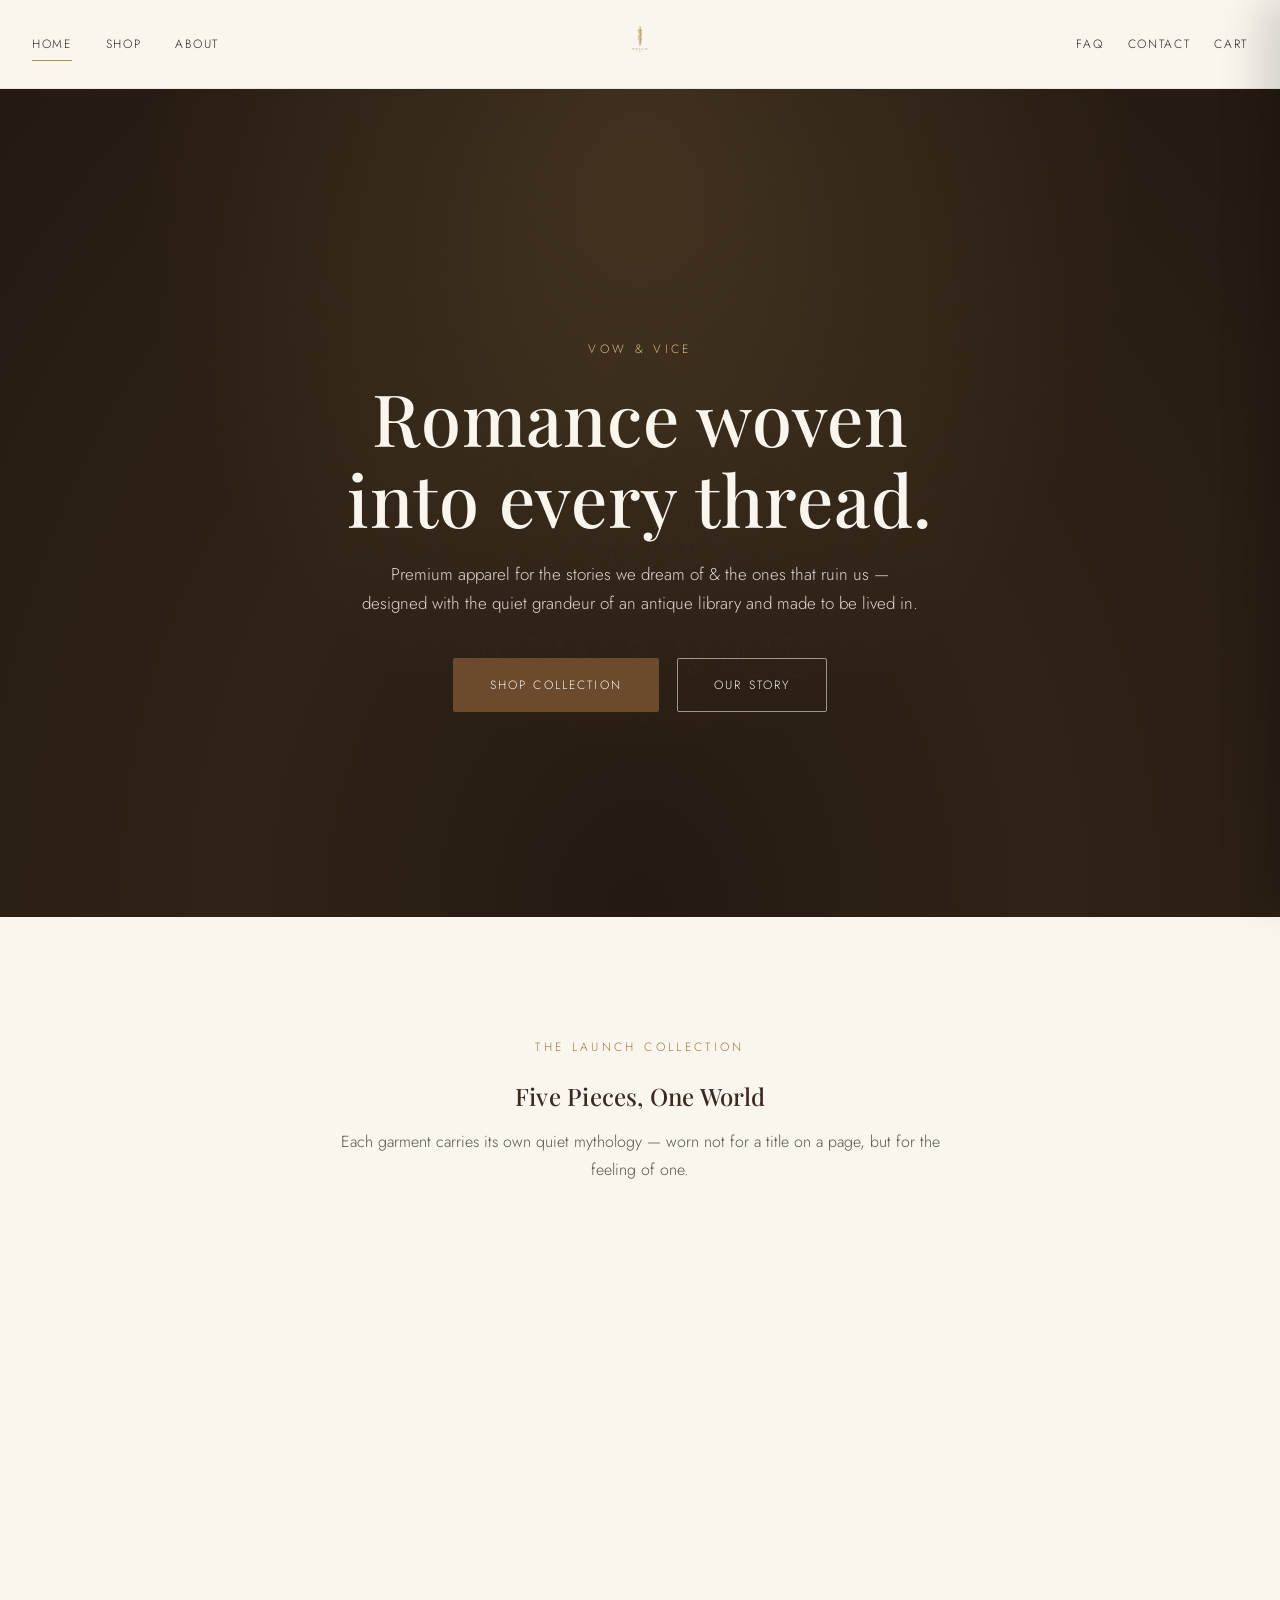
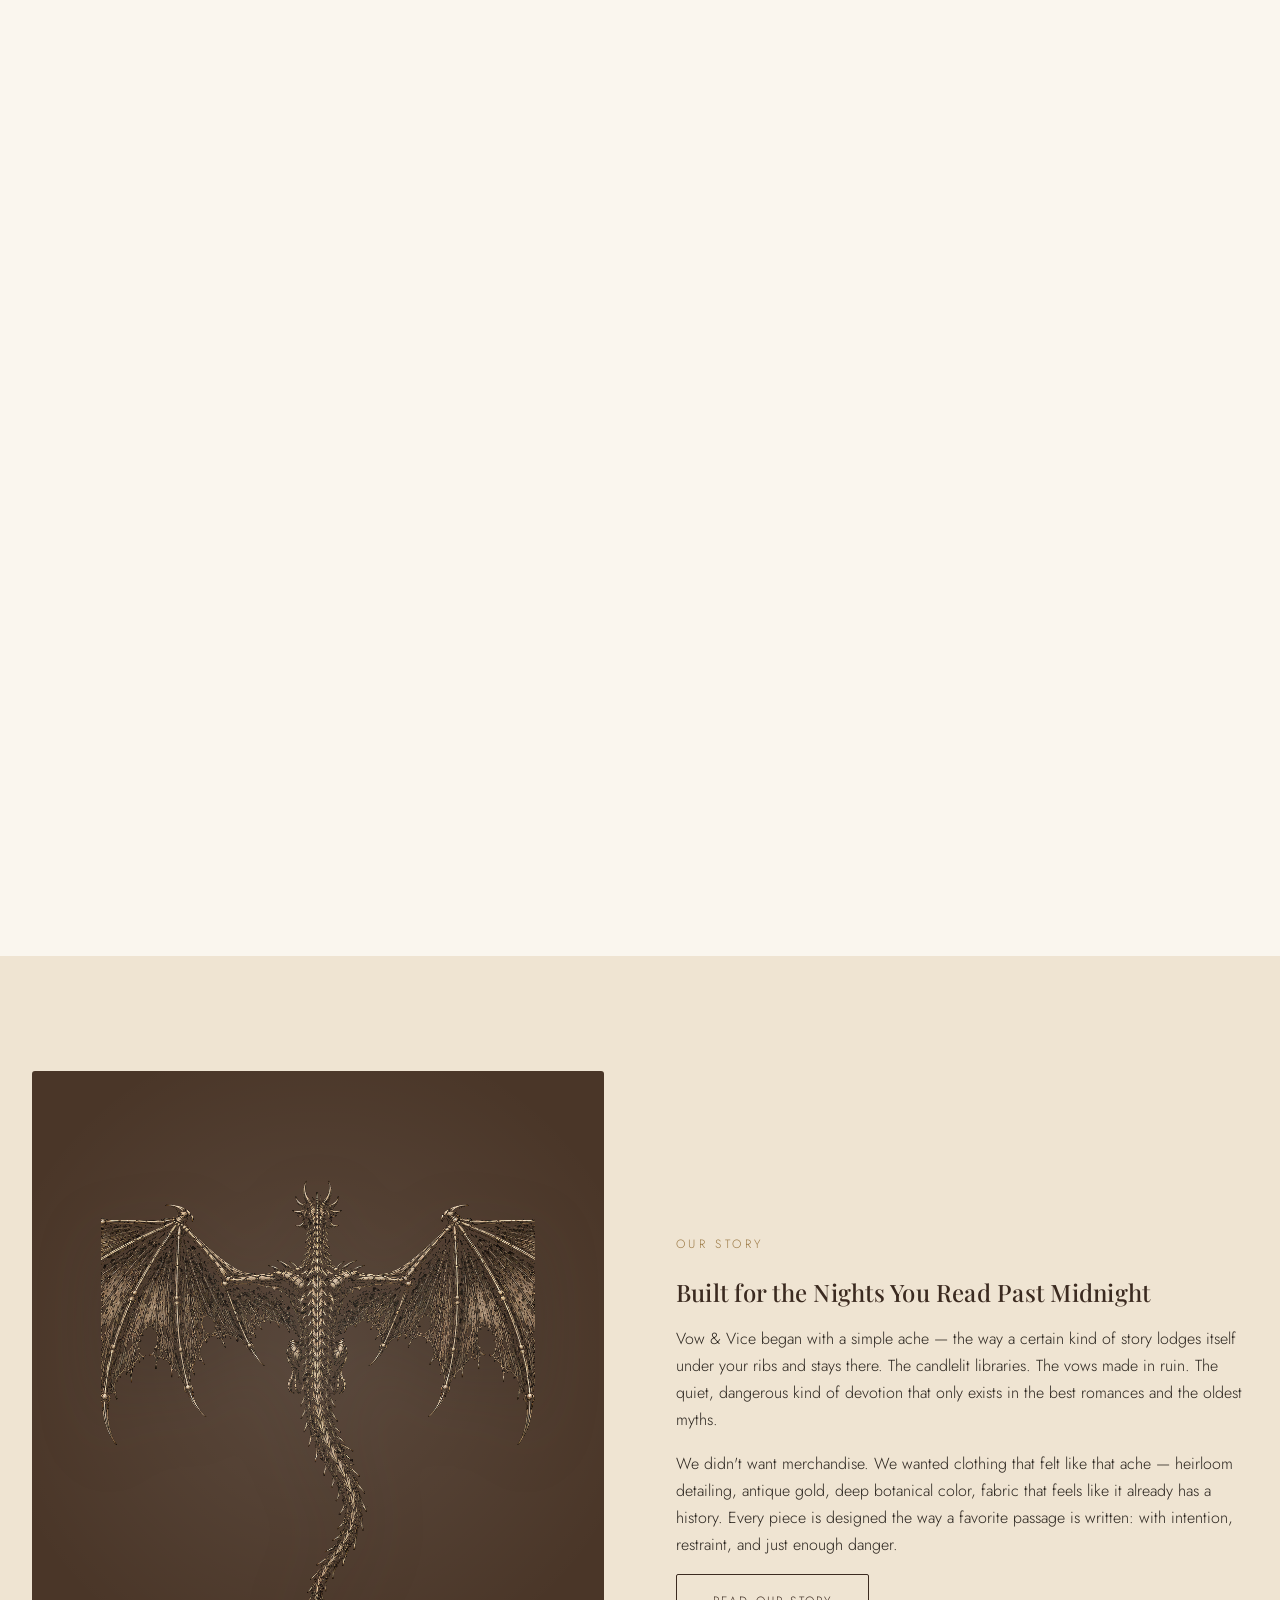
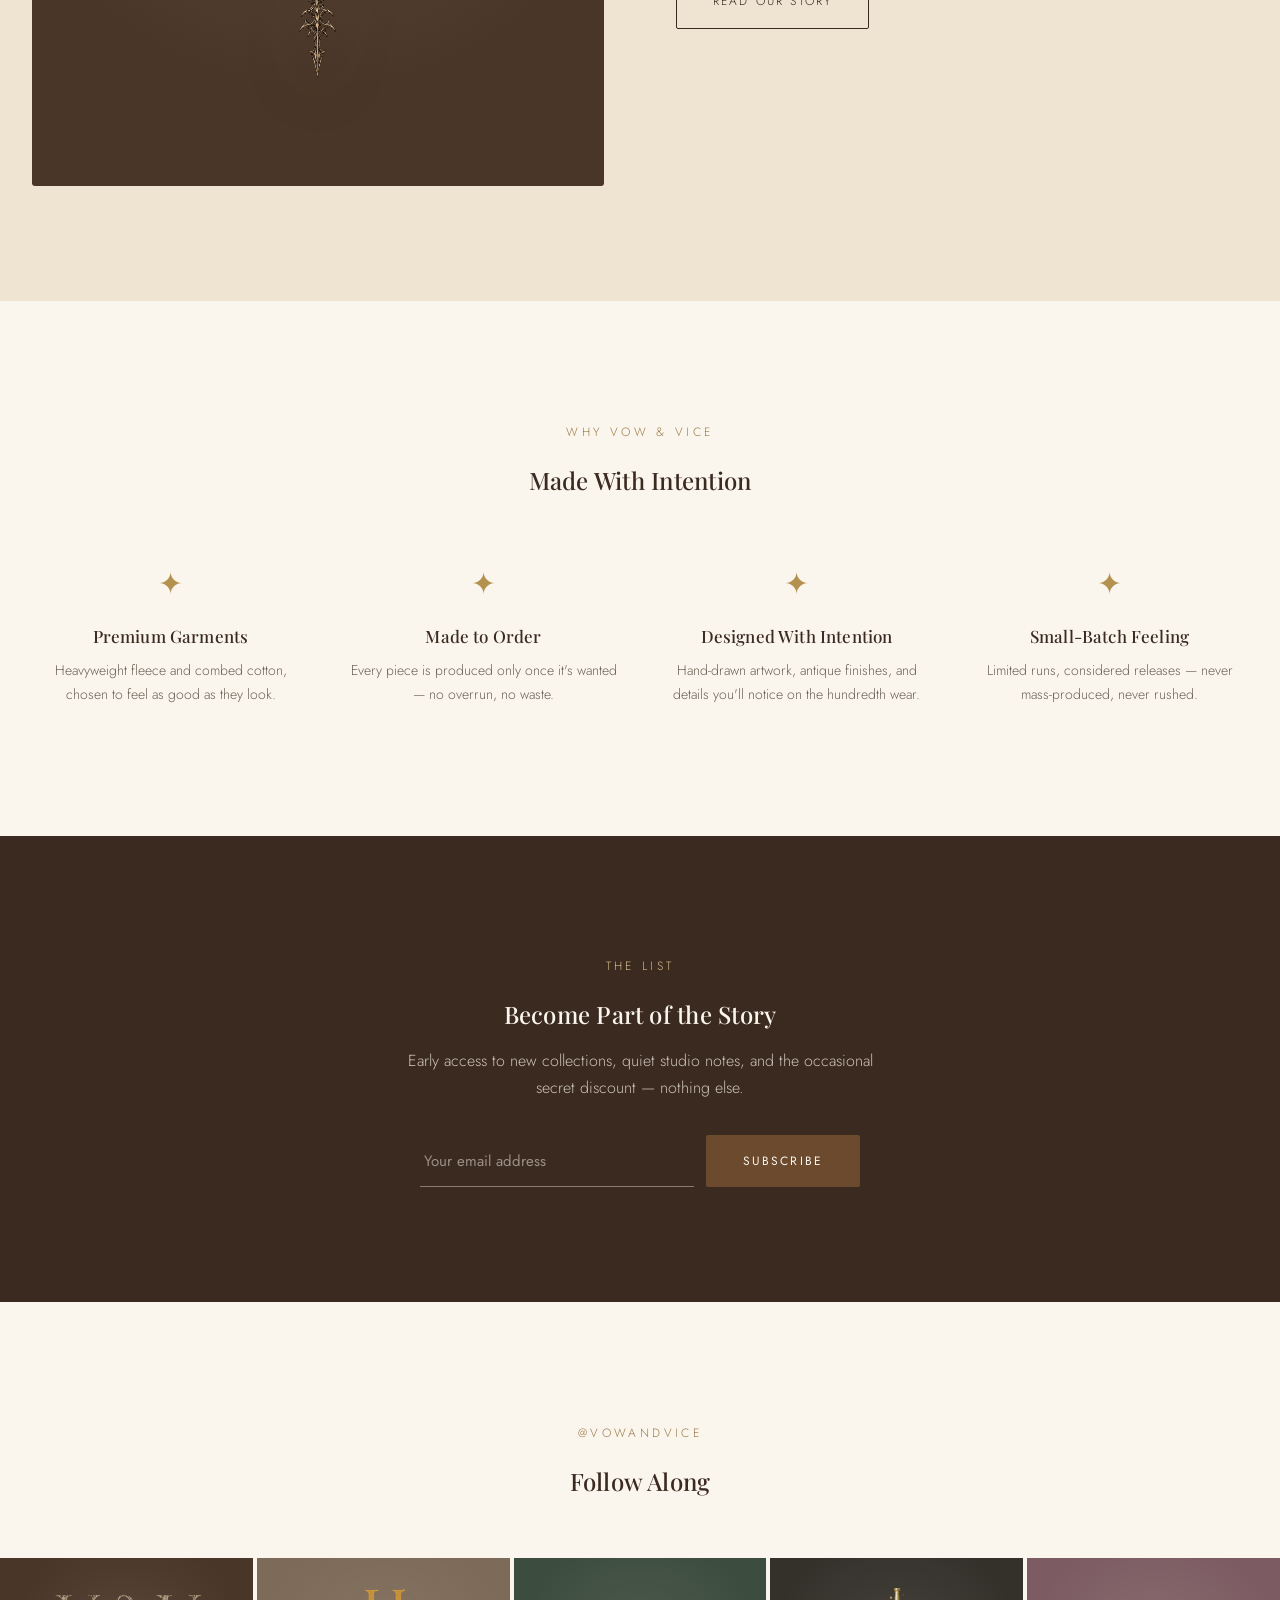
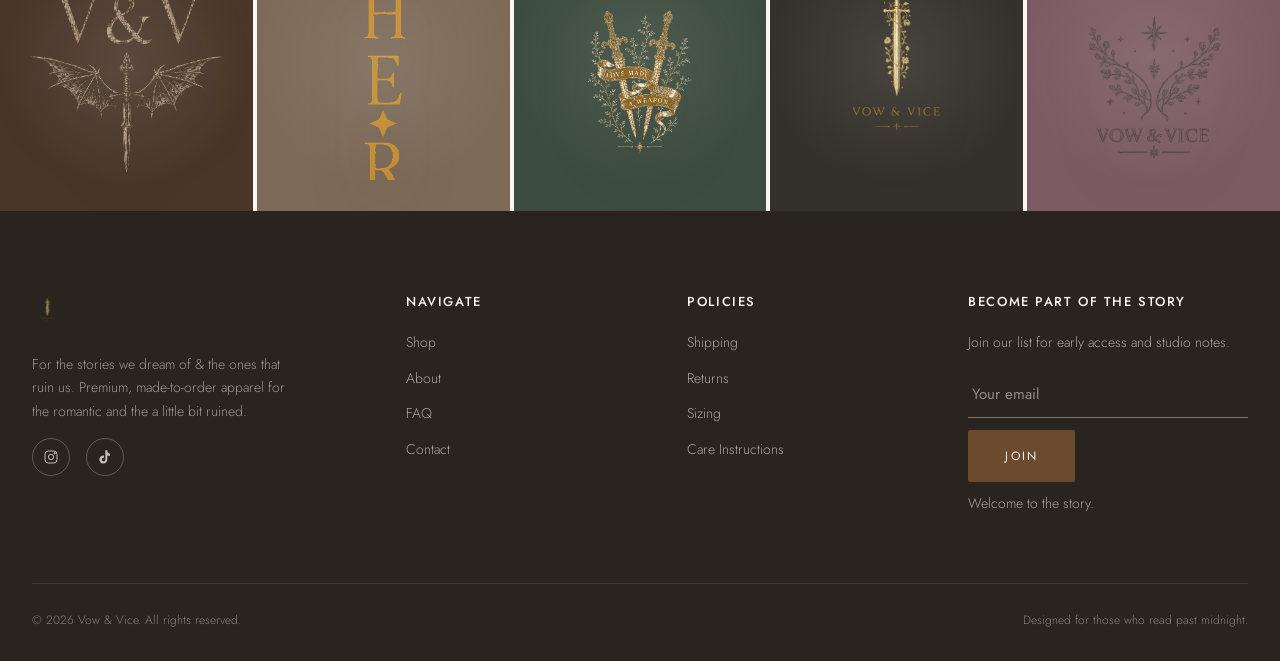
==== commit 21f9200b: "Update index.html" ====
--- a/index.html
+++ b/index.html
@@ -7,13 +7,6 @@
 <meta name="description" content="Vow & Vice is a premium apparel house for the romantic and the a little bit ruined — heirloom-inspired hoodies, sweatshirts and tees, made to order in small batches.">
 <link rel="icon" href="images/logo-mark.png">
 <link rel="stylesheet" href="css/style.css">
-<script src="https://identity.netlify.com/v1/netlify-identity-widget.js"></script>
-<script>
-  if (window.netlifyIdentity) {
-    window.netlifyIdentity.on("init", user => {});
-    window.netlifyIdentity.on("login", () => { document.location.href = "/admin/"; });
-  }
-</script>
 </head>
 <body>
 <a href="#main" class="skip-link">Skip to content</a>
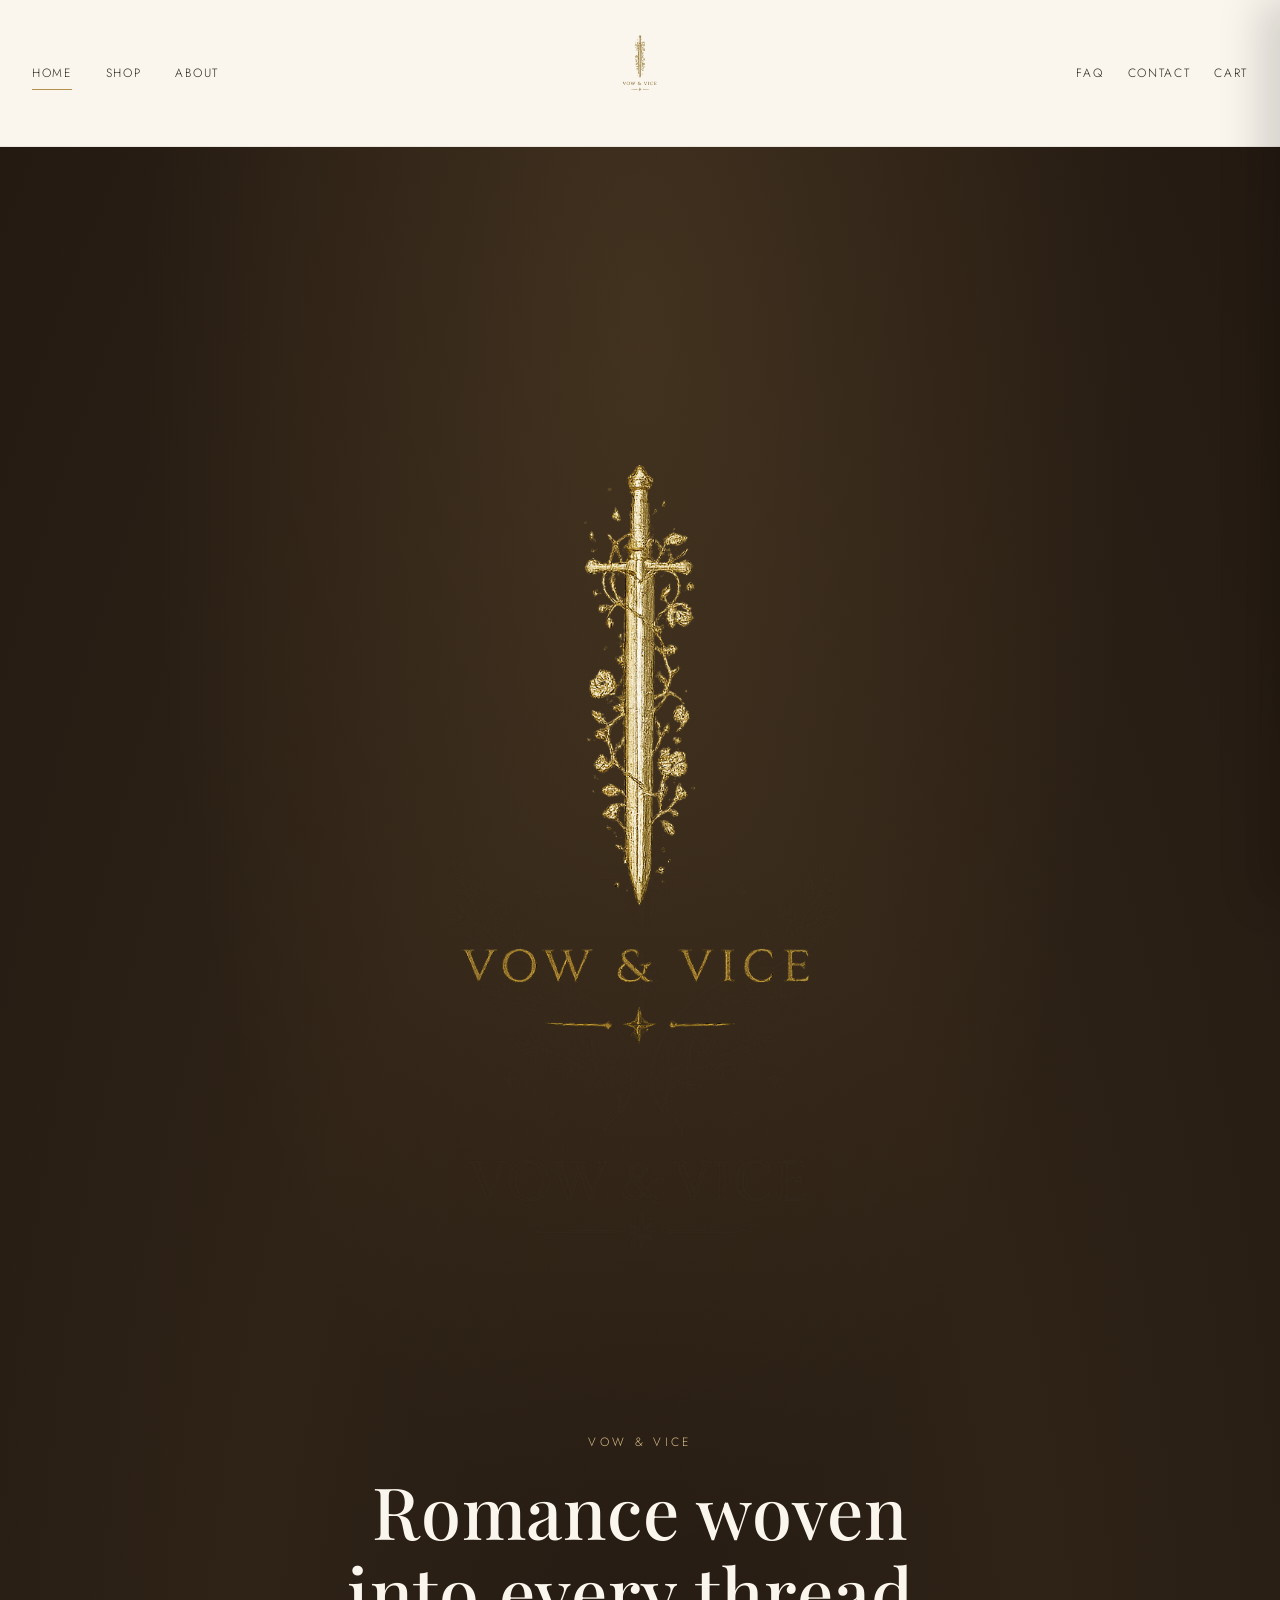
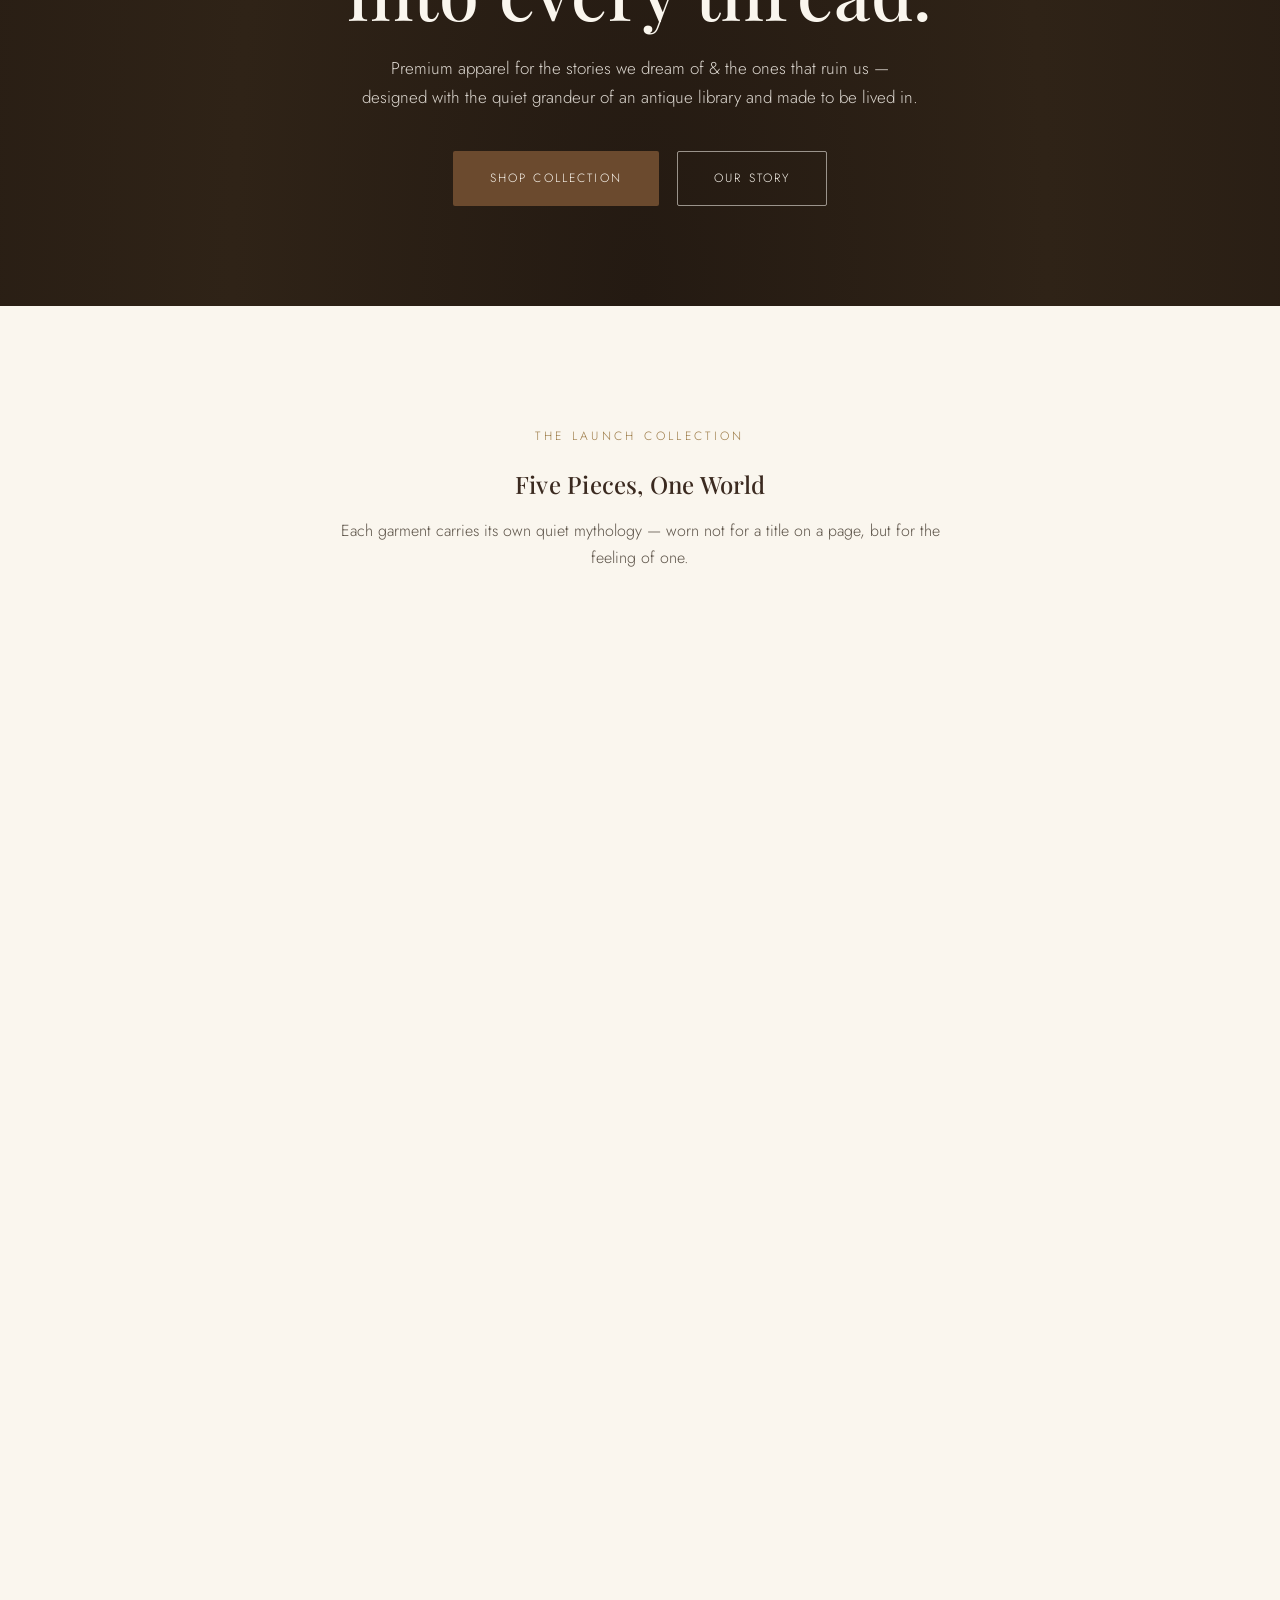
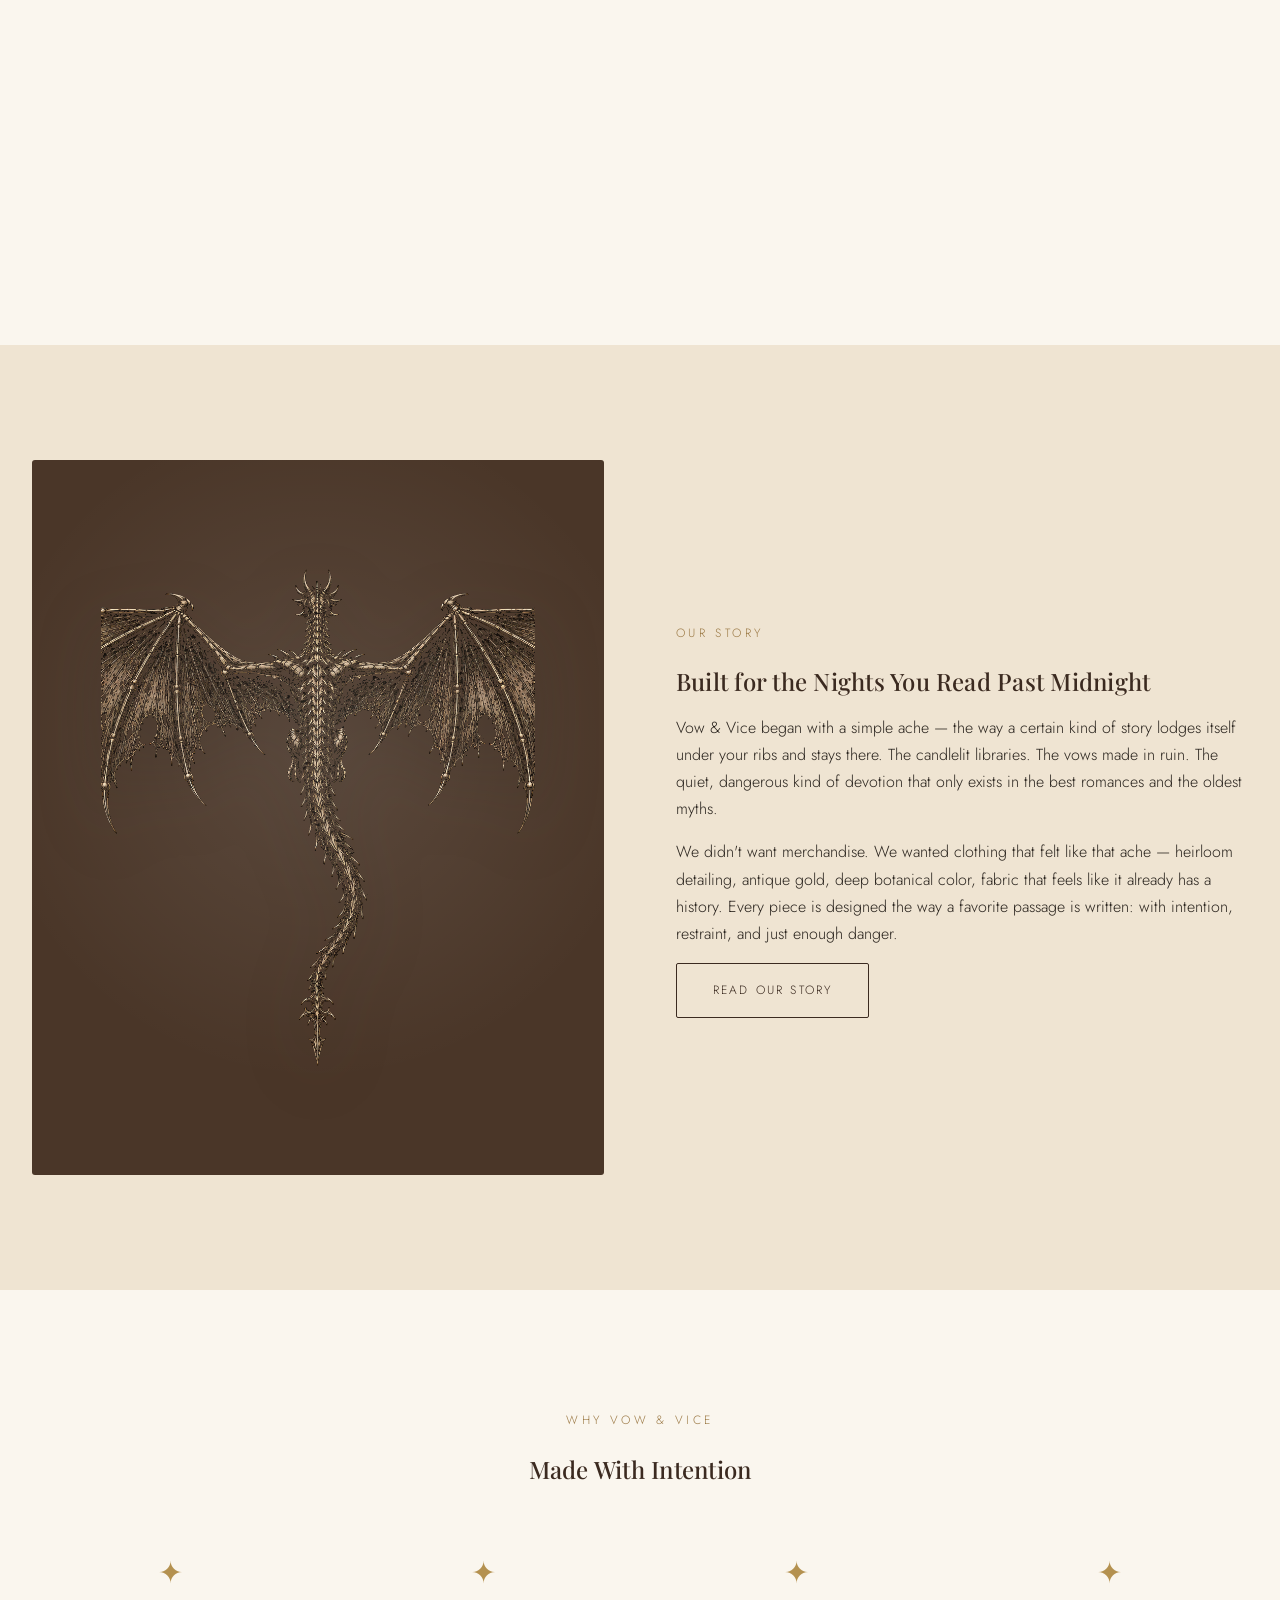
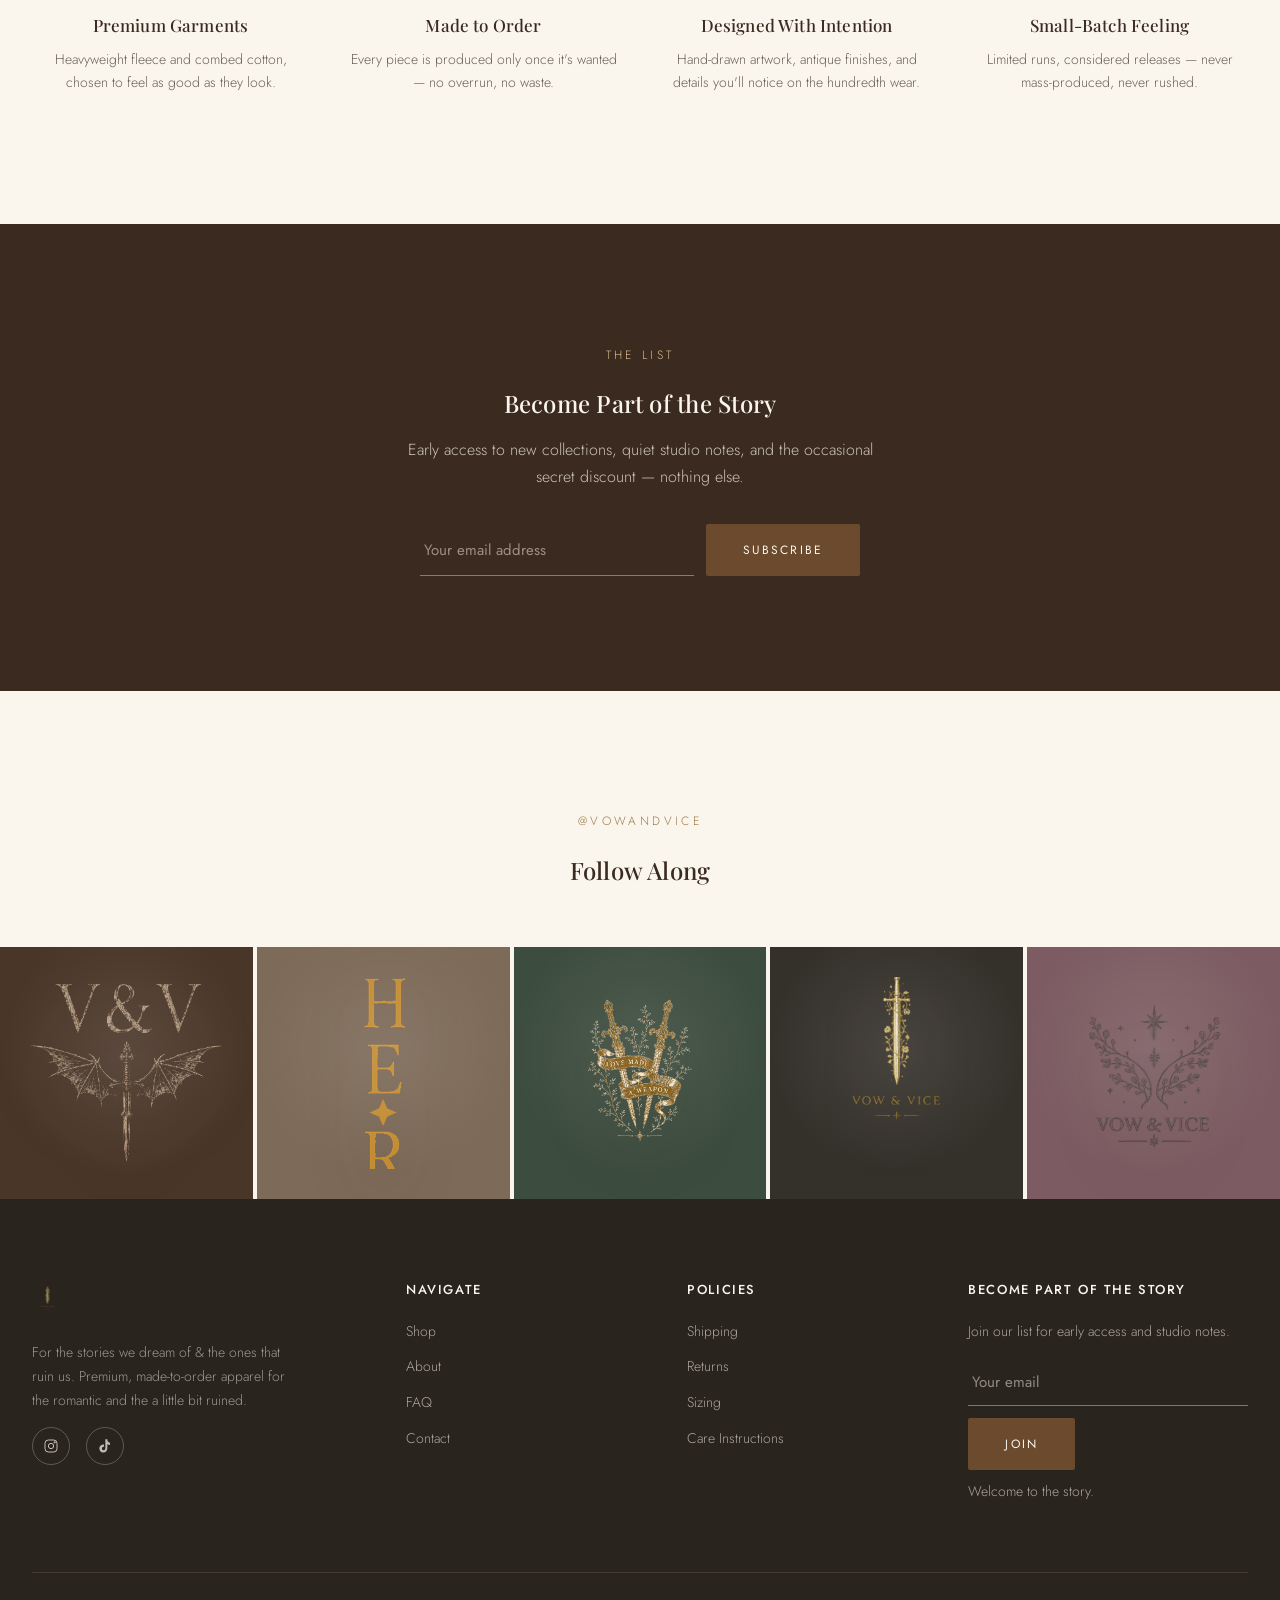
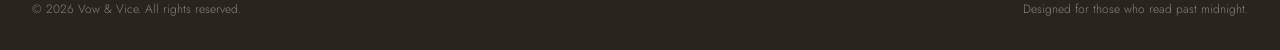
==== commit d401123a: "Update index.html" ====
--- a/index.html
+++ b/index.html
@@ -45,6 +45,7 @@
   <section class="hero">
     <div class="hero-bg-decor"><img src="images/emblem-wreath.png" alt="" loading="lazy"></div>
     <div class="hero-content">
+    <img src="images/logo-mark.png" alt="Vow & Vice" class="hero-logo">
       <span class="eyebrow" id="c-home_hero_eyebrow">Vow &amp; Vice</span>
       <h1><span id="c-home_hero_headline_line1">Romance woven</span><br><span id="c-home_hero_headline_line2">into every thread.</span></h1>
       <p class="sub" id="c-home_hero_subheading">Premium apparel for the stories we dream of &amp; the ones that ruin us — designed with the quiet grandeur of an antique library and made to be lived in.</p>
--- a/css/style.css
+++ b/css/style.css
@@ -17,6 +17,7 @@
   --gold: #B4914F;
   --gold-soft: #D8BD8A;
   --espresso: #3B2A20;
+   
   --forest: #364B3A;
   --mauve: #8C6B73;
   --charcoal: #2A241E;
@@ -174,7 +175,7 @@
 }
 .nav-primary a:hover::after, .nav-primary a.active::after { transform: scaleX(1); transform-origin: left; }
 .brand-logo { justify-self: center; display: flex; align-items: center; }
-.brand-logo img { height: 52px; width: auto; }
+.brand-logo img { height: 110px; width: auto; }
 .brand-wordmark { font-family: var(--font-serif); font-size: 22px; letter-spacing: 0.12em; color: var(--espresso); }
 
 .icon-btn { position: relative; display: inline-flex; align-items: center; }
@@ -192,7 +193,7 @@
   .header-inner { grid-template-columns: auto 1fr auto; padding: 16px 20px; }
   .nav-primary { display: none; }
   .nav-toggle { display: block; }
-  .brand-logo img { height: 42px; }
+  .brand-logo img { height: 80px; }
   .nav-secondary a.nav-text-link { display: none; }
 }
 
